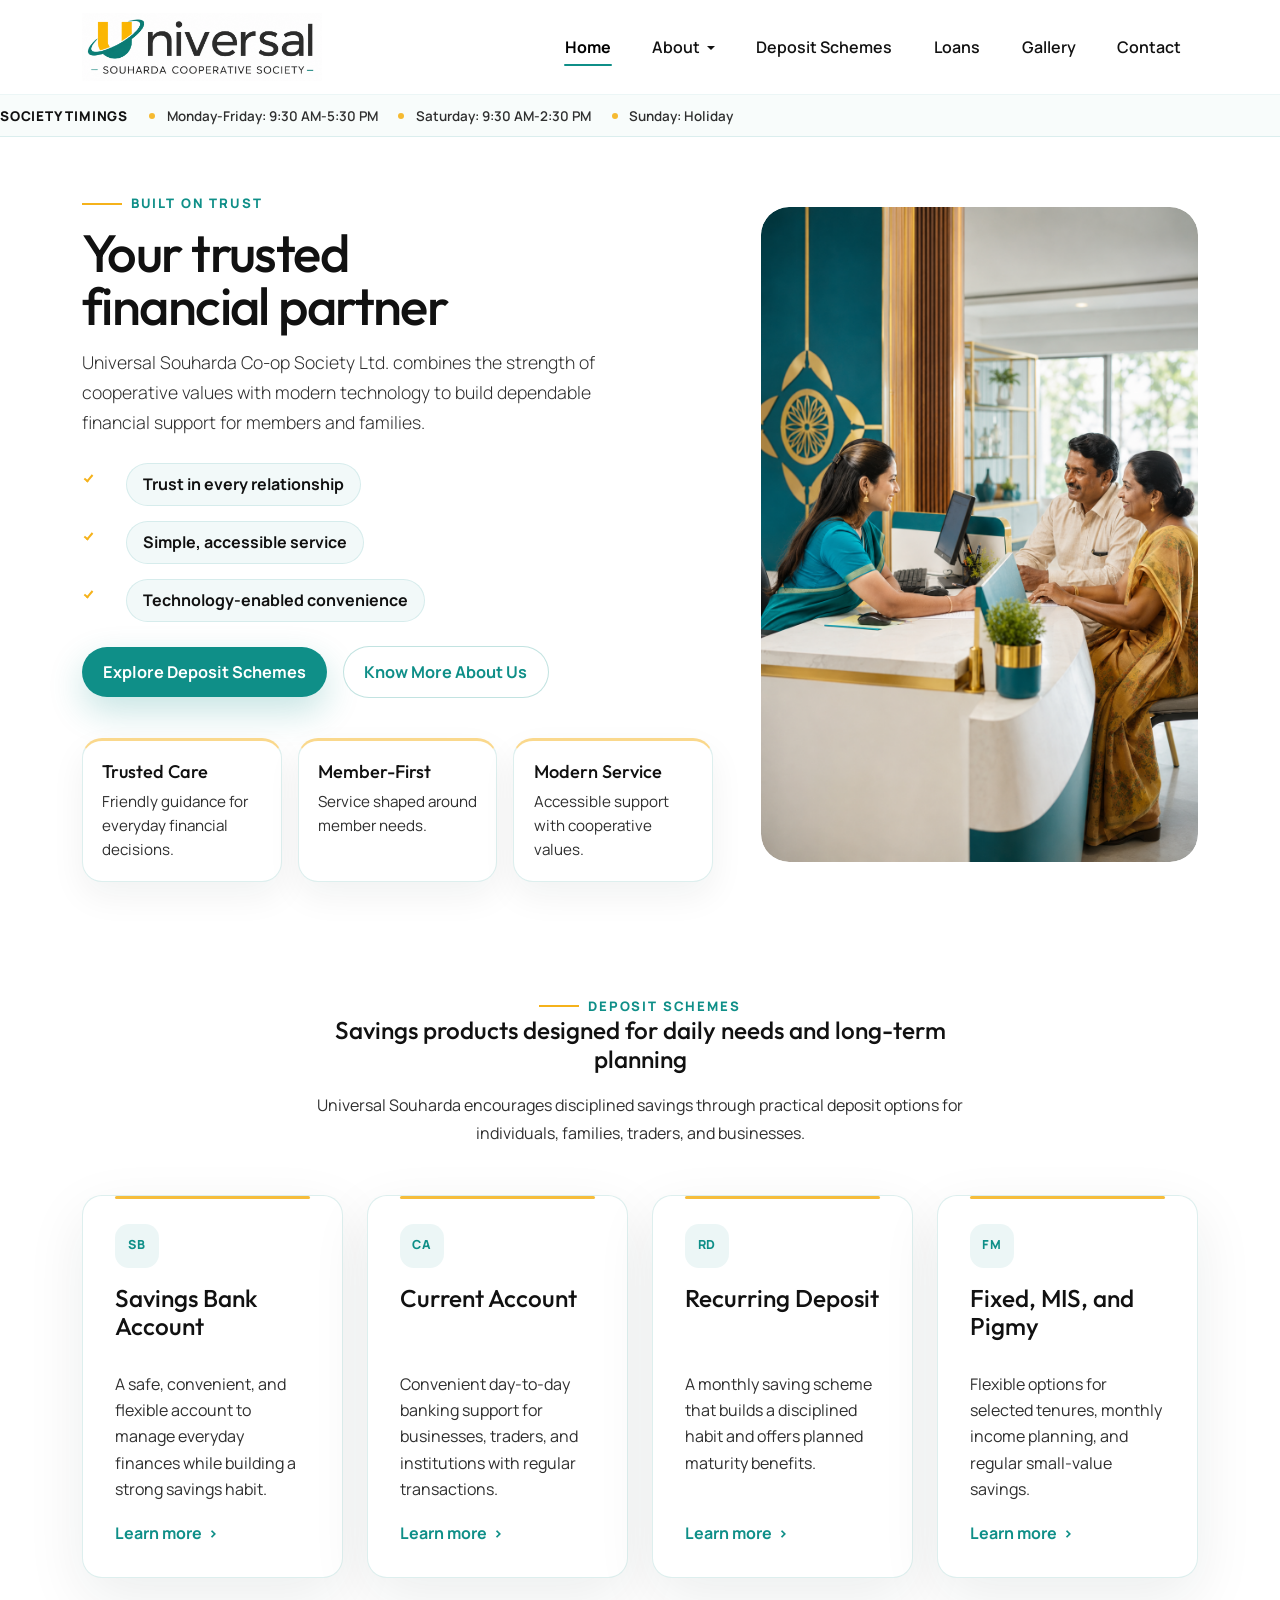
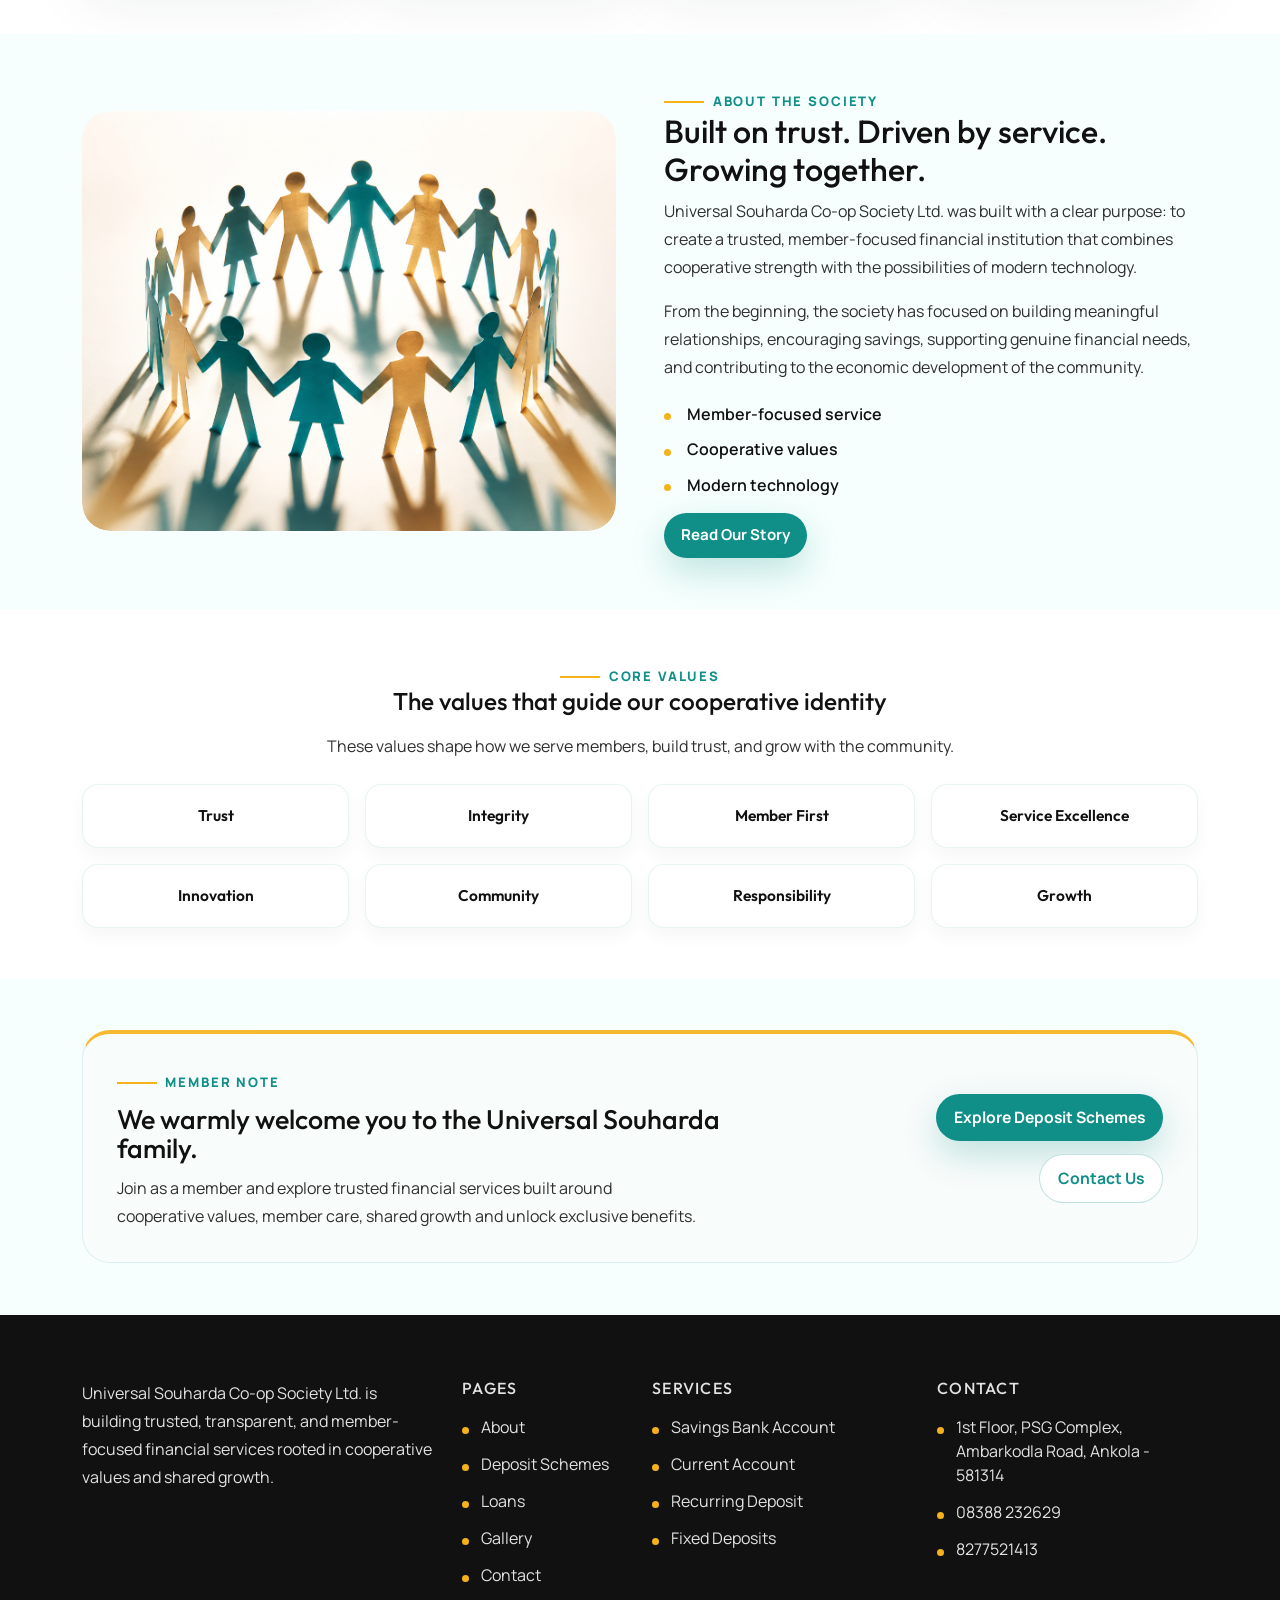
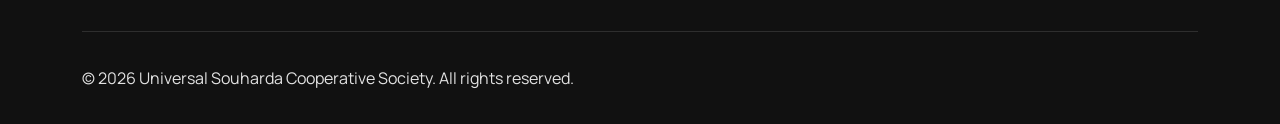
==== index.html @ 8d045203 "We warmly welcome card description updated" ====
<!DOCTYPE html>
<html lang="en">
<head>
  <meta charset="UTF-8">
  <meta name="viewport" content="width=device-width, initial-scale=1.0">
  <title>Universal Souharda Cooperative Society | Home</title>
  <meta name="description" content="Universal Souharda Cooperative Society offers trusted member-first financial support, savings, and deposit services.">
  <link rel="icon" href="assets/favicon/favicon.ico">
  <link rel="icon" type="image/png" sizes="32x32" href="assets/favicon/favicon-32x32.png">
  <link rel="icon" type="image/png" sizes="16x16" href="assets/favicon/favicon-16x16.png">
  <link rel="apple-touch-icon" sizes="180x180" href="assets/favicon/apple-touch-icon.png">
  <link rel="manifest" href="assets/favicon/site.webmanifest">
  <link rel="preconnect" href="https://fonts.googleapis.com">
  <link rel="preconnect" href="https://fonts.gstatic.com" crossorigin>
  <link href="https://fonts.googleapis.com/css2?family=Manrope:wght@400;500;600;700;800&family=Outfit:wght@500;600;700&display=swap" rel="stylesheet">
  <link href="https://cdn.jsdelivr.net/npm/bootstrap@5.3.3/dist/css/bootstrap.min.css" rel="stylesheet">
  <link rel="stylesheet" href="assets/css/style.css">
</head>
<body data-page="home">
  <nav class="navbar navbar-expand-lg site-navbar sticky-top">
    <div class="container">
      <a class="navbar-brand" href="index.html">
        <img class="brand-logo" src="assets/images/logo.png" alt="Universal Souharda Cooperative Society logo">
      </a>
      <button class="navbar-toggler border-0 shadow-none" type="button" data-bs-toggle="collapse" data-bs-target="#mainNav" aria-controls="mainNav" aria-expanded="false" aria-label="Toggle navigation">
        <span class="navbar-toggler-icon"></span>
      </button>
      <div class="collapse navbar-collapse" id="mainNav">
        <ul class="navbar-nav ms-auto align-items-lg-center gap-lg-2">
          <li class="nav-item"><a class="nav-link" href="index.html">Home</a></li>
          <li class="nav-item dropdown">
            <a class="nav-link dropdown-toggle nav-link--about" href="about.html?section=about" role="button" data-bs-toggle="dropdown" aria-expanded="false">About</a>
            <ul class="dropdown-menu gallery-dropdown-menu site-dropdown-menu">
              <li><a class="dropdown-item" data-about-nav href="about.html?section=about">About Us</a></li>
              <li><a class="dropdown-item" data-about-nav href="about.html?section=staff">Staff</a></li>
              <li><a class="dropdown-item" data-about-nav href="about.html?section=bod">BOD</a></li>
            </ul>
          </li>
          <li class="nav-item"><a class="nav-link" href="deposit-schemes.html">Deposit Schemes</a></li>
          <li class="nav-item"><a class="nav-link" href="loans.html">Loans</a></li>
          <li class="nav-item"><a class="nav-link" href="gallery.html">Gallery</a></li>
          <li class="nav-item"><a class="nav-link" href="contact.html">Contact</a></li>
        </ul>
      </div>
    </div>
  </nav>
  <div class="timing-ticker timing-ticker--home" aria-label="Society timings">
    <div class="timing-ticker__track timing-ticker__track--home">
      <span class="timing-ticker__label">Society Timings</span>
      <span>Monday-Friday: 9:30 AM-5:30 PM</span>
      <span>Saturday: 9:30 AM-2:30 PM</span>
      <span>Sunday: Holiday</span>
    </div>
  </div>

  <header class="hero-section">
    <div class="container">
      <div class="row align-items-center g-4 g-xl-5">
        <div class="col-lg-7 col-xl-7">
          <span class="eyebrow">Built on Trust</span>
          <h1>Your trusted financial partner</h1>
          <p class="lead">Universal Souharda Co-op Society Ltd. combines the strength of cooperative values with modern technology to build dependable financial support for members and families.</p>
          <div class="hero-trust-points" aria-label="Trust points">
            <div class="hero-trust-point">
              <span class="hero-trust-point__icon" aria-hidden="true"></span>
              <span>Trust in every relationship</span>
            </div>
            <div class="hero-trust-point">
              <span class="hero-trust-point__icon" aria-hidden="true"></span>
              <span>Simple, accessible service</span>
            </div>
            <div class="hero-trust-point">
              <span class="hero-trust-point__icon" aria-hidden="true"></span>
              <span>Technology-enabled convenience</span>
            </div>
          </div>
          <div class="hero-actions d-flex flex-wrap gap-3 mt-4">
            <a class="btn btn-brand btn-lg" href="deposit-schemes.html">Explore Deposit Schemes</a>
            <a class="btn btn-outline-brand btn-lg" href="about.html">Know More About Us</a>
          </div>
          <div class="hero-metrics row g-3 mt-4">
            <div class="col-sm-4">
              <div class="metric-card">
                <h3>Trusted Care</h3>
                <p>Friendly guidance for everyday financial decisions.</p>
              </div>
            </div>
            <div class="col-sm-4">
              <div class="metric-card">
                <h3>Member-First</h3>
                <p>Service shaped around member needs.</p>
              </div>
            </div>
            <div class="col-sm-4">
              <div class="metric-card">
                <h3>Modern Service</h3>
                <p>Accessible support with cooperative values.</p>
              </div>
            </div>
          </div>
        </div>
        <div class="col-lg-5 col-xl-5">
          <div class="hero-image-frame">
            <img class="hero-image" src="assets/images/home1.png" alt="Universal Souharda Cooperative Society staff or member service scene">
          </div>
        </div>
      </div>
    </div>
  </header>

  <main>
    <section class="section-pad home-schemes">
      <div class="container">
        <div class="section-heading text-center mx-auto">
          <span class="eyebrow">Deposit Schemes</span>
          <h2>Savings products designed for daily needs and long-term planning</h2>
          <p>Universal Souharda encourages disciplined savings through practical deposit options for individuals, families, traders, and businesses.</p>
        </div>
        <div class="row g-4 mt-1">
          <div class="col-md-6 col-xl-3">
            <article class="info-card info-card--scheme h-100">
              <span class="info-card__icon info-card__icon--scheme" aria-hidden="true">SB</span>
              <h3>Savings Bank Account</h3>
              <p>A safe, convenient, and flexible account to manage everyday finances while building a strong savings habit.</p>
              <a class="info-card__link" href="deposit-schemes.html">Learn more</a>
            </article>
          </div>
          <div class="col-md-6 col-xl-3">
            <article class="info-card info-card--scheme h-100">
              <span class="info-card__icon info-card__icon--scheme" aria-hidden="true">CA</span>
              <h3>Current Account</h3>
              <p>Convenient day-to-day banking support for businesses, traders, and institutions with regular transactions.</p>
              <a class="info-card__link" href="deposit-schemes.html">Learn more</a>
            </article>
          </div>
          <div class="col-md-6 col-xl-3">
            <article class="info-card info-card--scheme h-100">
              <span class="info-card__icon info-card__icon--scheme" aria-hidden="true">RD</span>
              <h3>Recurring Deposit</h3>
              <p>A monthly saving scheme that builds a disciplined habit and offers planned maturity benefits.</p>
              <a class="info-card__link" href="deposit-schemes.html">Learn more</a>
            </article>
          </div>
          <div class="col-md-6 col-xl-3">
            <article class="info-card info-card--scheme h-100">
              <span class="info-card__icon info-card__icon--scheme" aria-hidden="true">FM</span>
              <h3>Fixed, MIS, and Pigmy</h3>
              <p>Flexible options for selected tenures, monthly income planning, and regular small-value savings.</p>
              <a class="info-card__link" href="deposit-schemes.html">Learn more</a>
            </article>
          </div>
        </div>
      </div>
    </section>

    <section class="section-pad section-tint home-about-preview">
      <div class="container">
        <div class="row g-4 g-xl-5 align-items-center">
          <div class="col-lg-6">
            <div class="image-placeholder image-placeholder--large image-placeholder--photo home-about-preview__image">
              <img class="section-photo" src="assets/images/society images/u1.jfif" alt="Universal Souharda Cooperative Society office or member photo" loading="lazy">
            </div>
          </div>
          <div class="col-lg-6">
            <span class="eyebrow">About the Society</span>
            <h2>Built on trust. Driven by service. Growing together.</h2>
            <p>Universal Souharda Co-op Society Ltd. was built with a clear purpose: to create a trusted, member-focused financial institution that combines cooperative strength with the possibilities of modern technology.</p>
            <p>From the beginning, the society has focused on building meaningful relationships, encouraging savings, supporting genuine financial needs, and contributing to the economic development of the community.</p>
            <ul class="home-about-preview__points">
              <li>Member-focused service</li>
              <li>Cooperative values</li>
              <li>Modern technology</li>
            </ul>
            <a class="btn btn-brand mt-3" href="about.html">Read Our Story</a>
          </div>
        </div>
      </div>
    </section>

    <section class="section-pad core-values-section">
      <div class="container">
        <div class="section-heading text-center mx-auto">
          <span class="eyebrow">Core Values</span>
          <h2>The values that guide our cooperative identity</h2>
          <p>These values shape how we serve members, build trust, and grow with the community.</p>
        </div>
        <div class="core-values-grid" role="list" aria-label="Core values">
          <div class="core-value-tile" role="listitem"><span></span><strong>Trust</strong></div>
          <div class="core-value-tile" role="listitem"><span></span><strong>Integrity</strong></div>
          <div class="core-value-tile" role="listitem"><span></span><strong>Member First</strong></div>
          <div class="core-value-tile" role="listitem"><span></span><strong>Service Excellence</strong></div>
          <div class="core-value-tile" role="listitem"><span></span><strong>Innovation</strong></div>
          <div class="core-value-tile" role="listitem"><span></span><strong>Community</strong></div>
          <div class="core-value-tile" role="listitem"><span></span><strong>Responsibility</strong></div>
          <div class="core-value-tile" role="listitem"><span></span><strong>Growth</strong></div>
        </div>
      </div>
    </section>

    <section class="section-pad member-note-section">
      <div class="container">
        <div class="member-cta">
          <div class="member-cta__content">
            <span class="eyebrow">Member Note</span>
            <h2>We warmly welcome you to the Universal Souharda family.</h2>
            <p>Join as a member and explore trusted financial services built around cooperative values, member care, shared growth and unlock exclusive benefits.</p>
          </div>
          <div class="member-cta__actions">
            <a class="btn btn-brand" href="deposit-schemes.html">Explore Deposit Schemes</a>
            <a class="btn btn-outline-brand" href="contact.html">Contact Us</a>
          </div>
        </div>
      </div>
    </section>
  </main>

  <footer class="site-footer">
    <div class="container">
      <div class="row g-4 align-items-start">
        <div class="col-lg-4">
          <p class="mb-0">Universal Souharda Co-op Society Ltd. is building trusted, transparent, and member-focused financial services rooted in cooperative values and shared growth.</p>
        </div>
        <div class="col-sm-6 col-lg-2">
          <h3>Pages</h3>
          <ul class="footer-links">
            <li><a href="about.html">About</a></li>
            <li><a href="deposit-schemes.html">Deposit Schemes</a></li>
            <li><a href="loans.html">Loans</a></li>
            <li><a href="gallery.html">Gallery</a></li>
            <li><a href="contact.html">Contact</a></li>
          </ul>
        </div>
        <div class="col-sm-6 col-lg-3">
          <h3>Services</h3>
          <ul class="footer-links">
            <li><a href="deposit-schemes.html">Savings Bank Account</a></li>
            <li><a href="deposit-schemes.html">Current Account</a></li>
            <li><a href="deposit-schemes.html">Recurring Deposit</a></li>
            <li><a href="deposit-schemes.html">Fixed Deposits</a></li>
          </ul>
        </div>
        <div class="col-lg-3">
          <h3>Contact</h3>
          <ul class="footer-contact">
            <li>1st Floor, PSG Complex, Ambarkodla Road, Ankola - 581314</li>
            <li><a href="tel:08388232629">08388 232629</a></li>
            <li><a href="tel:8277521413">8277521413</a></li>
          </ul>
        </div>
      </div>
      <div class="footer-bottom">
        <p class="mb-0">© 2026 Universal Souharda Cooperative Society. All rights reserved.</p>
      </div>
    </div>
  </footer>

  <script src="https://cdn.jsdelivr.net/npm/bootstrap@5.3.3/dist/js/bootstrap.bundle.min.js"></script>
  <script src="assets/js/main.js"></script>
</body>
</html>
---- assets/css/style.css ----
:root {
  --brand-teal: #0f8f88;
  --brand-gold: #f5b21b;
  --brand-ink: #111111;
  --brand-muted: #2f2f2f;
  --brand-surface: #ffffff;
  --brand-tint: #f6fffd;
  --brand-gold-tint: #fffaf0;
  --brand-border: rgba(15, 143, 136, 0.14);
  --shadow-soft: 0 20px 60px rgba(18, 38, 36, 0.08);
  --radius-lg: 28px;
  --radius-md: 20px;
  --radius-sm: 14px;
}

* {
  box-sizing: border-box;
}

html {
  scroll-behavior: smooth;
}

body {
  margin: 0;
  font-family: "Manrope", sans-serif;
  color: var(--brand-ink);
  background: var(--brand-surface);
  overflow-x: hidden;
}

h1,
h2,
h3,
h4,
.navbar-brand strong {
  font-family: "Outfit", sans-serif;
}

a {
  color: inherit;
  text-decoration: none;
}

img {
  max-width: 100%;
}

p {
  color: var(--brand-muted);
  line-height: 1.75;
}

.site-navbar {
  background: rgba(255, 255, 255, 0.96);
  backdrop-filter: blur(16px);
  border-bottom: 1px solid rgba(15, 143, 136, 0.08);
}

.timing-ticker {
  background: rgba(15, 143, 136, 0.08);
  border-bottom: 1px solid rgba(15, 143, 136, 0.12);
  overflow: hidden;
  white-space: nowrap;
}

.timing-ticker__track {
  display: inline-flex;
  align-items: center;
  gap: 2.5rem;
  min-width: 100%;
  padding: 0.45rem 0;
  color: var(--brand-ink);
  font-size: 0.82rem;
  font-weight: 700;
  animation: ticker-scroll 40s linear infinite;
}

.timing-ticker__track span::after {
  content: "|";
  margin-left: 2.5rem;
  color: var(--brand-gold);
}

.timing-ticker__track span:last-child::after {
  content: "";
  margin-left: 0;
}

.timing-ticker--continuous {
  background: #f8fcfb;
}

.timing-ticker__track--continuous {
  display: inline-flex;
  align-items: center;
  gap: 0.85rem 1.3rem;
  min-width: auto;
  padding: 0.65rem 0;
  animation: ticker-scroll 36s linear infinite;
  font-size: 0.84rem;
  font-weight: 600;
  color: var(--brand-muted);
}

.timing-ticker__track--continuous span {
  position: relative;
}

.timing-ticker__track--continuous span::after {
  content: "";
  margin-left: 0;
}

.timing-ticker__track--continuous span + span {
  padding-left: 1.1rem;
}

.timing-ticker__track--continuous span + span::before {
  content: "";
  position: absolute;
  left: 0;
  top: 50%;
  width: 6px;
  height: 6px;
  border-radius: 50%;
  background: rgba(245, 178, 27, 0.9);
  transform: translateY(-50%);
}

.timing-ticker__label {
  color: var(--brand-ink);
  font-weight: 800;
  letter-spacing: 0.06em;
  text-transform: uppercase;
}

.navbar-brand,
.footer-brand {
  display: inline-flex;
  align-items: center;
  gap: 0.85rem;
}

.brand-mark {
  display: inline-grid;
  place-items: center;
  width: 54px;
  height: 54px;
  border-radius: 18px 18px 18px 10px;
  background: var(--brand-teal);
  color: white;
  font-family: "Outfit", sans-serif;
  font-size: 1.8rem;
  font-weight: 700;
  box-shadow: var(--shadow-soft);
}

.brand-logo {
  width: 240px;
  height: auto;
  display: block;
  object-fit: contain;
}

.brand-logo--footer {
  width: 210px;
}

.brand-text {
  display: flex;
  flex-direction: column;
  line-height: 1.05;
}

.brand-text strong {
  font-size: 1.4rem;
  color: var(--brand-ink);
}

.brand-text small {
  font-size: 0.74rem;
  letter-spacing: 0.15em;
  text-transform: uppercase;
  color: var(--brand-teal);
}

.nav-link {
  position: relative;
  color: var(--brand-ink);
  font-weight: 600;
  padding: 0.75rem 1rem !important;
}

.nav-link.active,
.nav-link:hover {
  color: var(--brand-teal);
}

.dropdown-toggle::after {
  margin-left: 0.4rem;
  vertical-align: 0.18em;
  transition: transform 0.2s ease;
}

.gallery-dropdown-menu {
  min-width: 168px;
  margin-top: 0.72rem;
  padding: 0.38rem;
  border: 1px solid rgba(15, 143, 136, 0.1);
  border-radius: 18px;
  background: rgba(255, 255, 255, 0.98);
  box-shadow: 0 10px 22px rgba(18, 38, 36, 0.05);
  backdrop-filter: blur(8px);
}

.gallery-dropdown-menu li + li {
  margin-top: 0.32rem;
}

.gallery-dropdown-menu .dropdown-item {
  position: relative;
  border-radius: 10px;
  padding: 0.42rem 0.78rem;
  font-weight: 600;
  color: var(--brand-ink);
  background: transparent;
  transition: background-color 0.2s ease, color 0.2s ease;
}

.gallery-dropdown-menu .dropdown-item:hover,
.gallery-dropdown-menu .dropdown-item:focus {
  background: rgba(245, 178, 27, 0.09);
  color: var(--brand-ink);
}

.gallery-dropdown-menu .dropdown-item.active,
.gallery-dropdown-menu .dropdown-item:active {
  background: rgba(15, 143, 136, 0.1);
  color: var(--brand-teal);
}

.gallery-dropdown-menu .dropdown-item.active {
  padding-left: 0.95rem;
}

.nav-link.dropdown-toggle.show {
  color: var(--brand-teal);
}

.nav-link.dropdown-toggle.show::after {
  transform: rotate(180deg);
}

.nav-link--about:focus,
.gallery-dropdown-menu .dropdown-item:focus {
  box-shadow: none;
  outline: none;
}

.nav-link.active {
  font-weight: 700;
}

.nav-link.active::after {
  content: "";
  position: absolute;
  left: 1rem;
  right: 1rem;
  bottom: 0.35rem;
  height: 2px;
  background: var(--brand-teal);
  border-radius: 999px;
}

.btn-brand {
  border: none;
  background: var(--brand-teal);
  color: white;
  border-radius: 999px;
  padding: 0.92rem 1.5rem;
  font-weight: 700;
  box-shadow: 0 14px 35px rgba(15, 143, 136, 0.24);
}

.btn-brand:hover {
  color: white;
  background: #0c7a74;
}

.btn-outline-brand {
  border: 1px solid rgba(15, 143, 136, 0.25);
  border-radius: 999px;
  padding: 0.92rem 1.5rem;
  font-weight: 700;
  color: var(--brand-teal);
  background: #ffffff;
}

.btn-outline-brand:hover {
  background: var(--brand-tint);
  color: var(--brand-teal);
}

.hero-section,
.page-hero,
.section-pad {
  position: relative;
}

.hero-section {
  padding: 5.5rem 0 4.5rem;
  overflow: hidden;
  background: #ffffff;
}

.hero-section h1 {
  font-size: clamp(2.2rem, 4vw, 4.8rem);
  line-height: 1.04;
  margin: 0.85rem 0 1.2rem;
  max-width: 12ch;
}

.page-hero h1 {
  font-size: clamp(1.85rem, 2.7vw, 2.75rem);
  line-height: 1.08;
  margin: 0.7rem 0 0.85rem;
  max-width: 16ch;
}

.lead {
  font-size: 1.1rem;
  max-width: 60ch;
}

.hero-trust-points {
  display: flex;
  flex-wrap: wrap;
  gap: 0.85rem;
  margin-top: 1.4rem;
}

.hero-trust-points span {
  display: inline-flex;
  align-items: center;
  padding: 0.7rem 1rem;
  border-radius: 999px;
  background: rgba(15, 143, 136, 0.05);
  border: 1px solid rgba(15, 143, 136, 0.12);
  color: var(--brand-ink);
  font-weight: 700;
  line-height: 1.2;
}

.eyebrow {
  display: inline-flex;
  align-items: center;
  gap: 0.55rem;
  font-size: 0.82rem;
  letter-spacing: 0.14em;
  text-transform: uppercase;
  color: var(--brand-teal);
  font-weight: 800;
}

.eyebrow::before {
  content: "";
  width: 40px;
  height: 2px;
  background: var(--brand-gold);
}

.hero-panel {
  position: relative;
  padding: 1.6rem;
  border-radius: var(--radius-lg);
  background: #ffffff;
  box-shadow: var(--shadow-soft);
  border: 1px solid rgba(15, 143, 136, 0.1);
}

.hero-panel--sync {
  border-top: 4px solid var(--brand-gold);
}

.hero-panel__label,
.loan-badge {
  display: inline-block;
  padding: 0.45rem 0.8rem;
  border-radius: 999px;
  background: rgba(245, 178, 27, 0.16);
  color: #9a6700;
  font-size: 0.78rem;
  font-weight: 800;
  letter-spacing: 0.08em;
  text-transform: uppercase;
}

.hero-panel h2 {
  margin: 1rem 0 0.9rem;
  font-size: clamp(2rem, 2.8vw, 3rem);
  line-height: 1.1;
}

.hero-panel__intro {
  margin-bottom: 1.4rem;
}

.hero-panel__card--light h2 {
  margin-bottom: 1rem;
  font-size: clamp(1.8rem, 2.6vw, 2.5rem);
}

.hero-panel__card--light p {
  color: var(--brand-muted);
}

.hero-panel__card p,
.hero-panel__card li {
  color: rgba(255, 255, 255, 0.82);
}

.hero-panel__card--light p,
.hero-panel__card--light li {
  color: var(--brand-muted);
}

.hero-feature-list {
  display: grid;
  gap: 0.9rem;
  margin-top: 1.1rem;
}

.hero-feature-item {
  display: flex;
  align-items: flex-start;
  gap: 1rem;
  padding: 1rem 1.05rem;
  border: 1px solid rgba(15, 143, 136, 0.1);
  border-radius: 16px;
  background: rgba(15, 143, 136, 0.02);
}

.hero-feature-item strong {
  display: block;
  margin-bottom: 0.35rem;
  color: var(--brand-ink);
  font-size: 1rem;
}

.hero-feature-item p {
  margin: 0;
  font-size: 0.95rem;
  line-height: 1.6;
}

.hero-feature-item__icon {
  display: inline-grid;
  place-items: center;
  width: 40px;
  min-width: 40px;
  height: 40px;
  border-radius: 12px;
  background: rgba(15, 143, 136, 0.08);
  color: var(--brand-teal);
  font-weight: 800;
  font-size: 0.85rem;
}

.hero-panel__foot {
  display: flex;
  justify-content: space-between;
  align-items: center;
  gap: 1rem;
  margin-top: 1.2rem;
  padding-top: 1rem;
  border-top: 1px solid rgba(15, 143, 136, 0.1);
  font-size: 0.92rem;
}

.hero-panel__foot span {
  color: var(--brand-muted);
  font-weight: 700;
}

.hero-panel__foot a {
  color: var(--brand-teal);
  font-weight: 700;
}

.hero-image-frame {
  overflow: hidden;
  border-radius: var(--radius-lg);
  border: none;
  box-shadow: none;
  background: transparent;
}

.hero-image {
  width: 100%;
  height: 100%;
  min-height: 620px;
  object-fit: cover;
  display: block;
}

.feature-list,
.detail-list,
.footer-links,
.footer-contact {
  list-style: none;
  padding: 0;
  margin: 0;
}

.feature-list li,
.detail-list li,
.footer-links li,
.footer-contact li {
  position: relative;
  padding-left: 1.2rem;
  margin-bottom: 0.8rem;
}

.feature-list li::before,
.detail-list li::before,
.footer-links li::before,
.footer-contact li::before {
  content: "";
  position: absolute;
  left: 0;
  top: 0.75rem;
  width: 7px;
  height: 7px;
  border-radius: 50%;
  background: var(--brand-gold);
}

.hero-metrics {
  max-width: 840px;
}

.hero-metrics > [class*="col-"] {
  display: flex;
}

.metric-card,
.info-card,
.loan-card,
.stat-panel,
.contact-panel,
.form-panel,
.gallery-card {
  border-radius: var(--radius-md);
  background: #ffffff;
  border: 1px solid var(--brand-border);
  box-shadow: var(--shadow-soft);
}

.metric-card {
  padding: 1.4rem;
  width: 100%;
  min-height: 176px;
  display: flex;
  flex-direction: column;
  justify-content: flex-start;
}

.metric-card h3 {
  margin: 0;
  font-size: 2rem;
  color: var(--brand-teal);
}

.metric-card p {
  margin: 0.6rem 0 0;
  line-height: 1.55;
  max-width: 15ch;
}

.section-pad {
  padding: 5rem 0;
}

.section-tint {
  background: var(--brand-tint);
}

.section-heading {
  max-width: 700px;
  margin-bottom: 2rem;
}

.section-heading h2,
.contact-panel h2,
.form-panel h2,
.page-hero h1 {
  margin-bottom: 1rem;
}

.section-heading h2,
.info-card h3,
.loan-card h3,
.stat-panel h3,
.gallery-card__body h3,
.contact-panel h2,
.form-panel h2 {
  font-size: clamp(1.3rem, 1.9vw, 1.9rem);
}

.info-card,
.loan-card,
.stat-panel,
.contact-panel,
.form-panel {
  padding: 2rem;
}

.info-card__icon {
  display: inline-grid;
  place-items: center;
  width: 52px;
  height: 52px;
  margin-bottom: 1.25rem;
  border-radius: 16px;
  background: rgba(15, 143, 136, 0.08);
  color: var(--brand-teal);
  font-weight: 800;
}

.image-placeholder,
.gallery-tile,
.gallery-card__image {
  position: relative;
  overflow: hidden;
  border-radius: var(--radius-md);
  background: transparent;
  border: none;
}

.image-placeholder::before,
.gallery-tile::before,
.gallery-card__image::before {
  content: "";
  position: absolute;
  inset: 0;
  background: none;
}

.image-placeholder span,
.gallery-tile span {
  position: absolute;
  left: 1.2rem;
  bottom: 1rem;
  font-weight: 700;
  color: var(--brand-ink);
}

.section-photo {
  width: 100%;
  height: auto;
  object-fit: cover;
  display: block;
}

.image-placeholder--large {
  min-height: 420px;
}

.image-placeholder--photo {
  min-height: 0;
}

.image-placeholder--medium {
  min-height: 360px;
}

.image-placeholder--map {
  min-height: 240px;
  margin-top: 1rem;
}

.contact-map-section {
  padding: 0.4rem 0 0;
}

.contact-map-embed {
  position: relative;
  overflow: hidden;
  border-radius: 18px;
  border: 1px solid rgba(15, 143, 136, 0.12);
  box-shadow: 0 14px 34px rgba(18, 38, 36, 0.06);
  background: #ffffff;
}

.contact-map-pin {
  position: absolute;
  top: 46%;
  left: 56.5%;
  transform: translate(-50%, -100%);
  z-index: 2;
  width: 22px;
  height: 22px;
  padding: 0;
  border: 0;
  background: transparent;
  cursor: default;
}

.contact-map-pin__dot {
  position: relative;
  display: block;
  width: 22px;
  height: 22px;
  border-radius: 50% 50% 50% 0;
  transform: rotate(-45deg);
  background: var(--brand-teal);
  border: 2px solid #ffffff;
  box-shadow: 0 6px 14px rgba(15, 143, 136, 0.28);
}

.contact-map-pin__dot::after {
  content: "";
  position: absolute;
  top: 50%;
  left: 50%;
  width: 7px;
  height: 7px;
  border-radius: 50%;
  background: var(--brand-gold);
  transform: translate(-50%, -50%);
}

.contact-map-pin__tooltip {
  position: absolute;
  left: 50%;
  bottom: calc(100% + 12px);
  transform: translateX(-50%);
  min-width: max-content;
  max-width: 260px;
  padding: 0.55rem 0.8rem;
  border-radius: 10px;
  background: rgba(23, 31, 37, 0.92);
  color: #ffffff;
  font-size: 0.82rem;
  font-weight: 600;
  line-height: 1.35;
  opacity: 0;
  visibility: hidden;
  transition: opacity 0.18s ease, transform 0.18s ease, visibility 0.18s ease;
  pointer-events: none;
}

.contact-map-pin__tooltip::after {
  content: "";
  position: absolute;
  top: 100%;
  left: 50%;
  width: 10px;
  height: 10px;
  background: rgba(23, 31, 37, 0.92);
  transform: translateX(-50%) rotate(45deg);
}

.contact-map-pin:hover .contact-map-pin__tooltip,
.contact-map-pin:focus-visible .contact-map-pin__tooltip {
  opacity: 1;
  visibility: visible;
  transform: translateX(-50%) translateY(-2px);
}

.contact-map-embed iframe {
  display: block;
  width: 100%;
  height: 360px;
  border: 0;
}

.contact-map-actions {
  display: flex;
  justify-content: flex-end;
  margin-top: 0.85rem;
}

.loan-card {
  height: 100%;
}

.loan-card--featured {
  background: var(--brand-teal);
}

.loan-card--featured,
.loan-card--featured p,
.loan-card--featured li,
.loan-card--featured h3 {
  color: white;
}

.loan-card--featured .info-card__icon {
  background: rgba(255, 255, 255, 0.16);
  color: #ffffff;
}

.loan-card--featured .detail-list li::before {
  background: rgba(255, 255, 255, 0.8);
}

.gallery-strip {
  background: var(--brand-gold-tint);
}

.core-values-section {
  position: relative;
  overflow: hidden;
  background: var(--brand-tint);
}

.core-values-shell {
  position: relative;
  z-index: 1;
  max-width: 1040px;
  margin: 0 auto;
  padding: 3rem 2.4rem;
  border-radius: var(--radius-lg);
  background: #ffffff;
  border: 1px solid var(--brand-border);
  border-top: 4px solid var(--brand-gold);
  box-shadow: var(--shadow-soft);
}

.core-values-shell .section-heading {
  max-width: 760px;
  margin-bottom: 2rem;
}

.core-values-cloud {
  display: flex;
  flex-wrap: wrap;
  justify-content: center;
  gap: 0.9rem;
  max-width: 860px;
  margin: 0 auto;
}

.core-value-pill {
  display: inline-flex;
  align-items: center;
  justify-content: center;
  min-height: 58px;
  padding: 0.9rem 1.35rem;
  border-radius: 999px;
  background: #ffffff;
  border: 1px solid rgba(15, 143, 136, 0.14);
  box-shadow: 0 10px 24px rgba(18, 38, 36, 0.05);
  font-family: "Outfit", sans-serif;
  font-size: 1.04rem;
  font-weight: 600;
  line-height: 1.2;
  color: var(--brand-ink);
  text-align: center;
  transition: transform 0.25s ease, box-shadow 0.25s ease, border-color 0.25s ease, color 0.25s ease;
}

.core-value-pill:hover {
  transform: translateY(-2px);
  box-shadow: 0 14px 30px rgba(18, 38, 36, 0.08);
  border-color: rgba(15, 143, 136, 0.24);
  color: var(--brand-teal);
}

.core-value-pill--large {
  padding-left: 1.65rem;
  padding-right: 1.65rem;
}

.core-value-pill--wide {
  padding-left: 1.9rem;
  padding-right: 1.9rem;
}

.member-note-section {
  background: var(--brand-tint);
}

.member-cta {
  display: flex;
  align-items: center;
  justify-content: space-between;
  gap: 2rem;
  padding: 2rem 2.1rem;
  border-radius: var(--radius-lg);
  background: #f8fcfb;
  border: 1px solid rgba(15, 143, 136, 0.1);
  border-top: 4px solid rgba(245, 178, 27, 0.9);
}

.member-cta__content {
  max-width: 700px;
}

.member-cta h2 {
  margin: 0.75rem 0 0.7rem;
  font-size: clamp(1.55rem, 2.1vw, 2.05rem);
  line-height: 1.08;
}

.member-cta p {
  margin: 0;
  max-width: 58ch;
}

.member-cta__actions {
  display: flex;
  flex-wrap: wrap;
  gap: 0.85rem;
  justify-content: flex-end;
}

.member-cta__actions .btn {
  padding: 0.72rem 1.15rem;
  font-size: 0.98rem;
}

.member-note-banner {
  max-width: 860px;
  margin: 0 auto;
  padding: 0;
}

.member-note-banner__content {
  padding-left: 1.4rem;
  border-left: 4px solid var(--brand-gold);
}

.member-note-banner h2 {
  margin: 0.75rem 0 0.65rem;
  font-size: clamp(1.75rem, 2.6vw, 2.45rem);
  line-height: 1.1;
}

.member-note-banner p {
  margin: 0;
  max-width: 62ch;
}

.gallery-tile {
  min-height: 250px;
  box-shadow: var(--shadow-soft);
  overflow: hidden;
}

.gallery-tile .gallery-photo {
  position: absolute;
  inset: 0;
  z-index: 0;
}

.gallery-tile span {
  z-index: 1;
  background: rgba(17, 17, 17, 0.68);
  color: #ffffff;
  padding: 0.42rem 0.8rem;
  border-radius: 999px;
}

.gallery-tile--warm,
.gallery-card--warm .gallery-card__image {
  background: rgba(245, 178, 27, 0.08);
}

.gallery-tile--dark,
.gallery-card--dark .gallery-card__image {
  background: rgba(15, 143, 136, 0.08);
}

.gallery-tile--soft,
.gallery-card--soft .gallery-card__image {
  background: rgba(15, 143, 136, 0.04);
}

.page-hero {
  padding: 2.8rem 0 1.2rem;
  border-bottom: 1px solid rgba(15, 143, 136, 0.08);
}

.page-hero p {
  max-width: 58ch;
  margin-bottom: 0;
  font-size: 1rem;
  line-height: 1.7;
}

[data-page="gallery"] .page-hero {
  padding: 2.6rem 0 0.8rem;
  border-bottom: none;
}

[data-page="gallery"] .page-hero h1 {
  max-width: none;
  font-size: clamp(1.9rem, 2.8vw, 2.7rem);
  margin-bottom: 0.7rem;
}

[data-page="gallery"] main .section-pad:first-child {
  padding-top: 0.1rem;
}

[data-page="gallery"] .gallery-category__intro,
[data-page="about"] .gallery-category__intro {
  margin-bottom: 1.35rem;
}

[data-page="gallery"] .gallery-category + .gallery-category {
  margin-top: 0;
}

[data-page="gallery"] .page-hero p {
  max-width: 60ch;
}

[data-page="gallery"] .gallery-page-tabs {
  display: flex;
  flex-wrap: wrap;
  gap: 1rem 1.5rem;
  margin-top: 1rem;
  padding-bottom: 0;
  border-bottom: none;
}

[data-page="gallery"] .gallery-page-tab {
  position: relative;
  padding: 0 0 0.55rem;
  color: var(--brand-muted);
  font-family: "Outfit", sans-serif;
  font-size: 0.98rem;
  font-weight: 600;
  text-decoration: none;
  transition: color 0.2s ease;
}

[data-page="gallery"] .gallery-page-tab:hover,
[data-page="gallery"] .gallery-page-tab.is-active {
  color: var(--brand-ink);
}

[data-page="gallery"] .gallery-page-tab::after {
  content: "";
  position: absolute;
  left: 0;
  right: 0;
  bottom: 0;
  height: 2px;
  border-radius: 999px;
  background: transparent;
  transition: background-color 0.2s ease;
}

[data-page="gallery"] .gallery-page-tab.is-active::after,
[data-page="gallery"] .gallery-page-tab:hover::after {
  background: linear-gradient(90deg, var(--brand-teal) 0 72%, var(--brand-gold) 72% 100%);
}

[data-page="gallery"] .gallery-category__intro .eyebrow,
[data-page="about"] .gallery-category__intro .eyebrow {
  margin-bottom: 0.55rem;
}

[data-page="about"] .page-hero h1 {
  max-width: none;
  white-space: nowrap;
}

[data-page="about"] .page-hero p {
  max-width: none;
  width: 100%;
}

[data-page="about"] .page-hero .text-nowrap {
  white-space: normal;
}

[data-page="loans"] .page-hero h1 {
  max-width: none;
  white-space: nowrap;
}

[data-page="loans"] .page-hero p {
  max-width: none;
  width: 100%;
}

[data-page="contact"] .page-hero h1 {
  max-width: none;
  white-space: nowrap;
}

[data-page="contact"] .page-hero p {
  max-width: none;
  width: 100%;
}

body:not([data-page="home"]) .page-hero {
  padding: 2.35rem 0 1rem;
}

body:not([data-page="home"]) .section-pad {
  padding: 3.5rem 0;
}

body:not([data-page="home"]) main .section-pad:first-child {
  padding-top: 3rem;
}

body:not([data-page="home"]) .member-note-section {
  padding-top: 3.2rem;
  padding-bottom: 3.2rem;
}

body:not([data-page="home"]) .btn-brand,
body:not([data-page="home"]) .btn-outline-brand {
  padding: 0.8rem 1.3rem;
  font-size: 1.02rem;
}

.about-foundations .section-heading {
  max-width: 860px;
  margin-bottom: 2.75rem;
}

.about-foundations .section-heading h2 {
  max-width: 30ch;
  margin-left: auto;
  margin-right: auto;
  line-height: 1.08;
}

.about-foundations .row.g-4 {
  --bs-gutter-y: 1.5rem;
}

.about-foundations .info-card {
  padding: 2.15rem 2rem 2rem;
  min-height: 210px;
}

.about-foundations .info-card h3 {
  margin-bottom: 0.85rem;
  font-size: clamp(1.28rem, 1.7vw, 1.7rem);
}

.about-foundations .info-card p {
  margin-bottom: 0;
  max-width: 24ch;
  line-height: 1.6;
}

.about-foundations .stat-panel {
  padding: 1.8rem 2rem;
}

.about-foundations .stat-panel p {
  font-size: 1.12rem;
  line-height: 1.7;
}

.about-purpose .row.g-4 {
  --bs-gutter-y: 1.5rem;
}

.about-purpose .stat-panel {
  padding: 2rem 2rem 1.85rem;
  min-height: 100%;
}

.about-purpose .stat-panel h3 {
  margin-bottom: 1.1rem;
  font-size: clamp(1.42rem, 1.95vw, 1.85rem);
  line-height: 1.08;
}

.about-purpose .stat-panel p {
  margin-bottom: 1.15rem;
  max-width: 31ch;
  line-height: 1.72;
}

.about-purpose .stat-panel p strong {
  display: inline-block;
  margin-top: 0.25rem;
  line-height: 1.5;
}

.about-purpose__quote {
  display: flex;
  align-items: center;
  justify-content: center;
  height: 100%;
  padding: 0;
}

.about-purpose__quote-mark {
  color: var(--brand-gold);
}

.about-purpose__quote p {
  margin: 0;
  color: var(--brand-teal);
  font-family: "Outfit", sans-serif;
  font-size: clamp(1.08rem, 1.75vw, 1.4rem);
  font-weight: 500;
  line-height: 1.55;
}

[data-page="deposit-schemes"] .deposit-hero {
  padding: 2.2rem 0 0.9rem;
}

[data-page="deposit-schemes"] .deposit-hero__content {
  position: relative;
  max-width: none;
  width: 100%;
}

[data-page="deposit-schemes"] .deposit-hero h1 {
  max-width: none;
  font-size: clamp(1.8rem, 2.35vw, 2.7rem);
  white-space: nowrap;
  margin-bottom: 0.8rem;
}

[data-page="deposit-schemes"] .deposit-hero p {
  max-width: 78ch;
  margin-bottom: 0;
}

[data-page="deposit-schemes"] .deposit-hero__accent {
  display: inline-flex;
  width: 118px;
  height: 10px;
  margin-top: 1rem;
  border-radius: 999px;
  background:
    linear-gradient(90deg, rgba(15, 143, 136, 0.92) 0 68%, rgba(245, 178, 27, 0.95) 68% 100%);
  opacity: 0.9;
}

[data-page="deposit-schemes"] .deposit-quick-nav {
  display: flex;
  gap: 0.7rem;
  width: fit-content;
  max-width: 100%;
  margin-top: 1rem;
  padding: 0;
  overflow-x: auto;
  background: transparent;
  border: none;
  border-radius: 0;
  box-shadow: none;
  scrollbar-width: thin;
}

[data-page="deposit-schemes"] .deposit-quick-nav a {
  flex: 0 0 auto;
  display: inline-flex;
  align-items: center;
  gap: 0.55rem;
  padding: 0.78rem 1.18rem;
  border-radius: 999px;
  border: 1px solid rgba(15, 143, 136, 0.12);
  background: #ffffff;
  color: var(--brand-ink);
  font-weight: 700;
  font-size: 0.95rem;
  text-decoration: none;
  line-height: 1;
  transition: border-color 0.2s ease, color 0.2s ease, background-color 0.2s ease, box-shadow 0.2s ease, transform 0.2s ease;
}

[data-page="deposit-schemes"] .deposit-quick-nav a::before {
  content: "";
  width: 8px;
  height: 8px;
  border-radius: 50%;
  background: rgba(245, 178, 27, 0.95);
  box-shadow: 0 0 0 4px rgba(245, 178, 27, 0.12);
  flex: 0 0 auto;
}

[data-page="deposit-schemes"] .deposit-quick-nav a:hover,
[data-page="deposit-schemes"] .deposit-quick-nav a:focus-visible {
  color: var(--brand-teal);
  border-color: rgba(15, 143, 136, 0.18);
  background: #ffffff;
  box-shadow: 0 8px 16px rgba(18, 38, 36, 0.06);
  transform: translateY(-1px);
}

[data-page="deposit-schemes"] .deposit-quick-nav a:focus-visible {
  outline: 2px solid rgba(15, 143, 136, 0.22);
  outline-offset: 2px;
}

[data-page="deposit-schemes"] .deposit-section {
  scroll-margin-top: 8rem;
}

[data-page="deposit-schemes"] .deposit-section .section-heading {
  margin-bottom: 1.8rem;
}

[data-page="deposit-schemes"] .deposit-section .section-heading h2 {
  font-size: clamp(1.3rem, 1.8vw, 1.85rem);
  line-height: 1.16;
  margin-bottom: 0.65rem;
}

[data-page="deposit-schemes"] .deposit-section .section-heading p {
  max-width: 52ch;
  margin-bottom: 0;
  color: var(--brand-muted);
  font-size: 0.95rem;
}

[data-page="deposit-schemes"] [id^="scheme-"] {
  scroll-margin-top: 8rem;
}

[data-page="deposit-schemes"] .deposit-card {
  display: flex;
  flex-direction: column;
  gap: 0.58rem;
  width: 100%;
  max-width: 76%;
  margin-inline: auto;
  padding: 0.68rem 0.68rem 0.76rem;
  border-radius: 14px;
  background: #ffffff;
  border: 1px solid rgba(15, 143, 136, 0.1);
  box-shadow: 0 7px 16px rgba(18, 38, 36, 0.05);
  transition: border-color 0.2s ease, box-shadow 0.2s ease, transform 0.2s ease;
}

[data-page="deposit-schemes"] .deposit-card:hover {
  transform: translateY(-3px);
  border-color: rgba(15, 143, 136, 0.2);
  box-shadow: 0 10px 20px rgba(18, 38, 36, 0.08);
}

[data-page="deposit-schemes"] .deposit-card__media {
  min-height: 132px;
  margin: -0.68rem -0.68rem 0;
  border-radius: 14px 14px 10px 10px;
  background: linear-gradient(180deg, rgba(15, 143, 136, 0.08) 0%, rgba(245, 178, 27, 0.08) 100%);
  border-bottom: 1px solid rgba(15, 143, 136, 0.08);
}

[data-page="deposit-schemes"] .deposit-card__media .section-photo {
  height: 100%;
  min-height: 132px;
  object-position: center center;
}

[data-page="deposit-schemes"] #scheme-pigmy .deposit-card__media .section-photo {
  object-fit: cover;
  object-position: center 32%;
}

[data-page="deposit-schemes"] .deposit-card__media span {
  left: 0.62rem;
  bottom: 0.58rem;
  padding: 0.24rem 0.46rem;
  border-radius: 999px;
  background: rgba(255, 255, 255, 0.9);
  color: var(--brand-muted);
  font-size: 0.66rem;
}

[data-page="deposit-schemes"] .deposit-card__top {
  display: flex;
  align-items: center;
  gap: 0.42rem;
}

[data-page="deposit-schemes"] .deposit-card__type {
  display: inline-flex;
  align-items: center;
  min-height: 22px;
  padding: 0.2rem 0.48rem;
  border-radius: 999px;
  background: rgba(245, 178, 27, 0.12);
  color: #9a6700;
  font-size: 0.58rem;
  font-weight: 800;
  letter-spacing: 0.05em;
  text-transform: uppercase;
}

[data-page="deposit-schemes"] .deposit-card h3 {
  margin: 0;
  font-size: clamp(0.92rem, 1.05vw, 1.08rem);
  line-height: 1.22;
  color: var(--brand-teal);
}

[data-page="deposit-schemes"] .deposit-card p {
  margin: 0;
  color: var(--brand-muted);
  font-size: 0.8rem;
  line-height: 1.46;
  max-width: none;
  width: 100%;
}

[data-page="deposit-schemes"] .deposit-card__lead strong {
  color: var(--brand-ink);
}

[data-page="deposit-schemes"] .deposit-facts {
  display: grid;
  gap: 0.36rem;
}

[data-page="deposit-schemes"] .deposit-fact {
  display: flex;
  align-items: center;
  justify-content: space-between;
  gap: 0.58rem;
  min-width: 0;
  padding: 0.4rem 0.54rem;
  border-radius: 9px;
  background: #f8fcfb;
  border: 1px solid rgba(15, 143, 136, 0.08);
}

[data-page="deposit-schemes"] .deposit-fact strong {
  color: var(--brand-muted);
  font-size: 0.56rem;
  font-weight: 800;
  letter-spacing: 0.03em;
  text-transform: uppercase;
}

[data-page="deposit-schemes"] .deposit-fact em {
  color: var(--brand-ink);
  font-style: normal;
  font-weight: 700;
  font-size: 0.72rem;
  line-height: 1.24;
  text-align: right;
}

[data-page="deposit-schemes"] .deposit-card--compact {
  min-height: 0;
}

[data-page="deposit-schemes"] .deposit-special-row > [class*="col-"] {
  display: flex;
}

[data-page="deposit-schemes"] .deposit-special-row .deposit-card {
  width: 100%;
}

[data-page="deposit-schemes"] .deposit-card__cta {
  margin-top: auto;
  display: inline-flex;
  align-items: center;
  gap: 0.22rem;
  width: fit-content;
  padding: 0.34rem 0.56rem;
  border-radius: 999px;
  border: 1px solid rgba(15, 143, 136, 0.12);
  color: var(--brand-teal);
  background: #ffffff;
  font-size: 0.74rem;
  font-weight: 700;
  text-decoration: none;
  transition: background-color 0.2s ease, border-color 0.2s ease, color 0.2s ease;
}

[data-page="deposit-schemes"] .deposit-card__cta::after {
  content: "›";
  font-size: 0.84rem;
  line-height: 1;
}

[data-page="deposit-schemes"] .deposit-card__cta:hover,
[data-page="deposit-schemes"] .deposit-card__cta:focus-visible {
  background: #f8fcfb;
  border-color: rgba(15, 143, 136, 0.22);
  color: #0c7a74;
}

[data-page="deposit-schemes"] .deposit-note-section {
  padding-top: 0.4rem !important;
  padding-bottom: 1.25rem !important;
}

[data-page="deposit-schemes"] .deposit-note-section .container {
  display: flex;
  justify-content: center;
}

[data-page="deposit-schemes"] .deposit-note-strip {
  display: flex;
  flex-direction: column;
  align-items: flex-start;
  gap: 0.38rem;
  width: 100%;
  max-width: 760px;
  padding: 0.9rem 1rem;
  border-radius: 14px;
  background: #ffffff;
  border: 1px solid rgba(182, 193, 201, 0.55);
}

[data-page="deposit-schemes"] .deposit-note-strip__head {
  display: inline-flex;
  align-items: center;
  gap: 0.65rem;
}

[data-page="deposit-schemes"] .deposit-note-strip__body {
  padding-left: calc(18px + 0.65rem);
}

[data-page="deposit-schemes"] .deposit-note-strip__icon {
  display: inline-flex;
  align-items: center;
  justify-content: center;
  width: 18px;
  min-width: 18px;
  height: 18px;
  margin-top: 0;
  border-radius: 0;
  background: transparent;
  color: var(--brand-teal);
  font-family: "Outfit", sans-serif;
  font-size: 0.95rem;
  font-weight: 800;
  line-height: 1;
}

[data-page="deposit-schemes"] .deposit-note-strip h3 {
  margin: 0;
  font-size: 0.92rem;
  font-weight: 700;
}

[data-page="deposit-schemes"] .deposit-note-strip p {
  margin: 0;
  color: var(--brand-muted);
  font-size: 0.98rem;
  line-height: 1.65;
}

[data-page="loans"] .loans-products-section .section-heading,
[data-page="loans"] .loans-process-section .section-heading {
  max-width: 760px;
  margin-bottom: 1.8rem;
}

[data-page="loans"] .loans-products-section .section-heading p,
[data-page="loans"] .loans-process-section .section-heading p {
  margin-bottom: 0;
  max-width: 58ch;
  color: var(--brand-muted);
  font-size: 0.96rem;
}

[data-page="loans"] .loan-product-card {
  display: flex;
  flex-direction: column;
  gap: 0.58rem;
  width: 100%;
  max-width: 76%;
  margin-inline: auto;
  padding: 0.68rem 0.68rem 0.76rem;
  border-radius: 14px;
  background: #ffffff;
  border: 1px solid rgba(15, 143, 136, 0.1);
  box-shadow: 0 7px 16px rgba(18, 38, 36, 0.05);
  transition: border-color 0.2s ease, box-shadow 0.2s ease, transform 0.2s ease;
}

[data-page="loans"] .loan-product-card:hover {
  transform: translateY(-3px);
  border-color: rgba(15, 143, 136, 0.18);
  box-shadow: 0 10px 20px rgba(18, 38, 36, 0.08);
}

[data-page="loans"] .loan-product-card__media {
  min-height: 132px;
  margin: -0.68rem -0.68rem 0;
  border-radius: 14px 14px 10px 10px;
  background: linear-gradient(180deg, rgba(15, 143, 136, 0.08) 0%, rgba(245, 178, 27, 0.08) 100%);
  border-bottom: 1px solid rgba(15, 143, 136, 0.08);
}

[data-page="loans"] .loan-product-card__media .section-photo {
  width: 100%;
  height: 100%;
  min-height: 132px;
  object-fit: cover;
  object-position: center center;
  display: block;
}

[data-page="loans"] .loan-product-card:nth-child(1) .loan-product-card__media .section-photo,
[data-page="loans"] .loan-product-card:nth-child(3) .loan-product-card__media .section-photo {
  object-position: center 42%;
}

[data-page="loans"] .loan-product-card__media span {
  left: 0.62rem;
  bottom: 0.58rem;
  padding: 0.24rem 0.46rem;
  border-radius: 999px;
  background: rgba(255, 255, 255, 0.92);
  color: var(--brand-muted);
  font-size: 0.66rem;
}

[data-page="loans"] .loan-product-card__type {
  display: inline-flex;
  align-items: center;
  width: fit-content;
  min-height: 22px;
  padding: 0.2rem 0.48rem;
  border-radius: 999px;
  background: rgba(245, 178, 27, 0.12);
  color: #9a6700;
  font-size: 0.58rem;
  font-weight: 800;
  letter-spacing: 0.05em;
  text-transform: uppercase;
}

[data-page="loans"] .loan-product-card h3 {
  margin: 0;
  font-size: clamp(0.92rem, 1.05vw, 1.08rem);
  line-height: 1.22;
  color: var(--brand-teal);
}

[data-page="loans"] .loan-product-card p {
  margin: 0;
  max-width: none;
  width: 100%;
  color: var(--brand-muted);
  font-size: 0.8rem;
  line-height: 1.46;
}

[data-page="loans"] .loan-product-highlights {
  display: flex;
  flex-wrap: wrap;
  gap: 0.36rem;
}

[data-page="loans"] .loan-product-highlight {
  display: inline-flex;
  align-items: center;
  width: fit-content;
  min-height: 32px;
  padding: 0.4rem 0.54rem;
  border-radius: 9px;
  background: #f8fcfb;
  border: 1px solid rgba(15, 143, 136, 0.08);
  color: var(--brand-ink);
  font-size: 0.72rem;
  font-weight: 600;
  line-height: 1.24;
}

[data-page="loans"] .loan-product-card__cta {
  margin-top: auto;
  display: inline-flex;
  align-items: center;
  justify-content: center;
  width: fit-content;
  padding: 0.34rem 0.56rem;
  border-radius: 999px;
  background: #ffffff;
  border: 1px solid rgba(15, 143, 136, 0.16);
  color: var(--brand-teal);
  font-size: 0.74rem;
  font-weight: 700;
  text-decoration: none;
  transition: background-color 0.2s ease, border-color 0.2s ease, color 0.2s ease;
}

[data-page="loans"] .loan-product-card__cta:hover,
[data-page="loans"] .loan-product-card__cta:focus-visible {
  background: #f8fcfb;
  border-color: rgba(15, 143, 136, 0.22);
  color: #0c7a74;
}

[data-page="loans"] .loan-process-steps {
  display: grid;
  grid-template-columns: repeat(4, minmax(0, 1fr));
  gap: 1rem;
}

[data-page="loans"] .loan-process-step {
  position: relative;
  padding: 1.2rem 1.1rem 1.15rem;
  border-radius: 16px;
  background: #ffffff;
  border: 1px solid rgba(15, 143, 136, 0.08);
  box-shadow: 0 8px 18px rgba(18, 38, 36, 0.04);
}

[data-page="loans"] .loan-process-step:not(:last-child)::after {
  content: "";
  position: absolute;
  top: 28px;
  right: -0.7rem;
  width: 1.4rem;
  height: 1px;
  background: rgba(15, 143, 136, 0.18);
}

[data-page="loans"] .loan-process-step__number {
  display: inline-block;
  margin-bottom: 0.75rem;
  color: var(--brand-teal);
  font-family: "Outfit", sans-serif;
  font-size: 0.85rem;
  font-weight: 800;
  letter-spacing: 0.08em;
}

[data-page="loans"] .loan-process-step h3 {
  margin-bottom: 0.4rem;
  font-size: 1rem;
  color: var(--brand-ink);
}

[data-page="loans"] .loan-process-step p {
  margin: 0;
  color: var(--brand-muted);
  font-size: 0.9rem;
  line-height: 1.58;
}

.timeline-steps {
  display: grid;
  gap: 1rem;
}

.timeline-step {
  position: relative;
  padding: 1.4rem 1.4rem 1.4rem 1.8rem;
  border-left: 3px solid rgba(15, 143, 136, 0.22);
  background: #ffffff;
  border-radius: 0 var(--radius-sm) var(--radius-sm) 0;
}

.timeline-step strong {
  display: block;
  margin-bottom: 0.45rem;
  color: var(--brand-ink);
}

.gallery-card {
  overflow: hidden;
  height: 100%;
  display: flex;
  flex-direction: column;
}

.gallery-category + .gallery-category {
  margin-top: 2rem;
}

.gallery-category__intro {
  margin-bottom: 1.5rem;
}

.gallery-category__intro h3 {
  margin-bottom: 0.45rem;
  font-size: clamp(1.6rem, 2.3vw, 2.2rem);
}

.gallery-category__intro p {
  margin-bottom: 0;
  max-width: 62ch;
}

.gallery-card__image {
  height: 230px;
  flex: 0 0 230px;
  overflow: hidden;
}

.gallery-photo {
  width: 100%;
  height: 100%;
  object-fit: cover;
  object-position: center;
  display: block;
}

.gallery-card__body {
  padding: 1.5rem;
  display: flex;
  flex: 1 1 auto;
  flex-direction: column;
}

.gallery-card__body p {
  margin-bottom: 0;
}

.gallery-card--society {
  gap: 0.95rem;
  padding: 0;
  background: transparent;
  border: none;
  box-shadow: none;
}

.gallery-card--society .gallery-card__image {
  height: 250px;
  flex-basis: 250px;
  padding: 0.34rem;
  border-radius: 16px;
  border: 1px solid rgba(184, 193, 198, 0.38);
  background: #fffdfb;
  box-shadow: 0 10px 22px rgba(18, 38, 36, 0.05);
  transition: transform 0.22s ease, box-shadow 0.22s ease, border-color 0.22s ease;
  cursor: zoom-in;
}

.gallery-card--society .gallery-photo {
  border-radius: 12px;
  transition: transform 0.28s ease;
}

.gallery-card--society .gallery-card__image:focus-visible {
  outline: 2px solid rgba(15, 143, 136, 0.26);
  outline-offset: 3px;
}

.gallery-photo--tree-plantation {
  object-position: 56% 22%;
}

@media (max-width: 767.98px) {
  .gallery-photo--tree-plantation {
    object-position: 54% 18%;
  }
}

.gallery-card--society:hover .gallery-card__image {
  transform: translateY(-3px);
  border-color: rgba(15, 143, 136, 0.16);
  box-shadow: 0 15px 28px rgba(18, 38, 36, 0.08);
}

.gallery-card--society:hover .gallery-photo {
  transform: scale(1.02);
}

.gallery-card--society .gallery-card__body {
  padding: 0 0.15rem;
}

.gallery-card--society .gallery-card__body h3 {
  margin-bottom: 0.38rem;
  font-family: "Outfit", sans-serif;
  font-size: 1.08rem;
  font-weight: 600;
  line-height: 1.2;
  letter-spacing: -0.01em;
}

.gallery-lightbox .modal-dialog {
  padding: 1rem;
}

.gallery-lightbox__content {
  border: none;
  border-radius: 24px;
  background: rgba(255, 255, 255, 0.98);
  box-shadow: 0 20px 60px rgba(18, 38, 36, 0.18);
  overflow: hidden;
}

.gallery-lightbox__close {
  position: absolute;
  top: 1rem;
  right: 1rem;
  z-index: 2;
  padding: 0.45rem;
  border-radius: 999px;
  background-color: rgba(255, 255, 255, 0.92);
  box-shadow: 0 8px 18px rgba(18, 38, 36, 0.1);
}

.gallery-lightbox__body {
  display: flex;
  align-items: center;
  justify-content: center;
  padding: 1.25rem 1.25rem 0.6rem;
  background: #f8fcfb;
}

.gallery-lightbox__image {
  display: block;
  width: auto;
  max-width: 100%;
  max-height: min(78vh, 920px);
  border-radius: 18px;
  box-shadow: 0 10px 28px rgba(18, 38, 36, 0.08);
}

.gallery-lightbox__caption {
  padding: 0.75rem 1.5rem 1.4rem;
  text-align: center;
}

.gallery-lightbox__caption h2 {
  margin: 0;
  font-family: "Outfit", sans-serif;
  font-size: clamp(1.1rem, 1.7vw, 1.4rem);
}

.gallery-card--society .gallery-card__body p {
  color: var(--brand-muted);
  line-height: 1.62;
}

.gallery-card--society .gallery-card__body::before {
  content: "";
  display: block;
  width: 42px;
  height: 2px;
  margin: 0 0 0.7rem;
  border-radius: 999px;
  background: linear-gradient(90deg, rgba(15, 143, 136, 0.78) 0 68%, rgba(245, 178, 27, 0.9) 68% 100%);
}

.gallery-card--staff {
  padding: 0;
  border-radius: 0;
  background: transparent;
  border: none;
  box-shadow: none;
  text-align: center;
  transition: transform 0.22s ease;
}

.gallery-card--staff:hover {
  transform: translateY(-4px);
}

.gallery-card__image--staff {
  aspect-ratio: 4 / 5;
  height: auto;
  flex-basis: auto;
  padding: 0.32rem;
  border-radius: 14px;
  border: 1px solid rgba(184, 193, 198, 0.4);
  background: #fffdfb;
  box-shadow: 0 10px 22px rgba(18, 38, 36, 0.05);
  transition: transform 0.22s ease, box-shadow 0.22s ease, border-color 0.22s ease;
}

.gallery-card--staff:hover .gallery-card__image--staff {
  transform: translateY(-2px);
  border-color: rgba(15, 143, 136, 0.16);
  box-shadow: 0 14px 28px rgba(18, 38, 36, 0.08);
}

.gallery-photo--staff {
  object-fit: cover;
  object-position: center top;
  border-radius: 11px;
  transition: transform 0.3s ease;
}

.gallery-card--staff:hover .gallery-photo--staff {
  transform: scale(1.02);
}

.gallery-card__body--staff {
  padding: 0.85rem 0.2rem 0;
}

.gallery-card__body--staff h3 {
  margin-bottom: 0;
  font-family: "Outfit", sans-serif;
  font-size: 1rem;
  font-weight: 600;
  line-height: 1.28;
  letter-spacing: -0.01em;
}

[data-page="gallery"] .gallery-staff-grid,
[data-page="about"] .gallery-staff-grid {
  display: flex;
  flex-wrap: wrap;
  justify-content: center;
  gap: 2.35rem 1.95rem;
}

[data-page="gallery"] .gallery-staff-item,
[data-page="about"] .gallery-staff-item {
  width: min(100%, 201px);
}

[data-page="gallery"] .gallery-card--staff::after,
[data-page="about"] .gallery-card--staff::after {
  content: "";
  display: block;
  width: 40px;
  height: 2px;
  margin: 0.55rem auto 0;
  border-radius: 999px;
  background: linear-gradient(90deg, rgba(15, 143, 136, 0.75) 0 64%, rgba(245, 178, 27, 0.9) 64% 100%);
}

.gallery-card--placeholder {
  border-style: dashed;
}

.gallery-card__image--placeholder {
  display: grid;
  place-items: center;
  background: linear-gradient(180deg, rgba(15, 143, 136, 0.06) 0%, rgba(15, 143, 136, 0.02) 100%);
}

.gallery-placeholder-badge {
  display: inline-flex;
  align-items: center;
  justify-content: center;
  min-width: 112px;
  padding: 0.7rem 1rem;
  border-radius: 999px;
  background: rgba(255, 255, 255, 0.88);
  border: 1px solid rgba(15, 143, 136, 0.12);
  color: var(--brand-teal);
  font-family: "Outfit", sans-serif;
  font-weight: 700;
  letter-spacing: 0.06em;
  text-transform: uppercase;
}

.contact-item + .contact-item {
  margin-top: 1rem;
}

.contact-item strong {
  display: block;
  margin-bottom: 0.4rem;
  color: var(--brand-ink);
}

[data-page="about"] [data-about-group][hidden] {
  display: none !important;
}

[data-page="about"][data-about-section="board-members"] .page-hero {
  display: none;
}

.about-bod-section {
  padding-top: 2.35rem;
  padding-bottom: 3.2rem;
}

.about-bod-layout {
  display: grid;
  grid-template-columns: minmax(0, 1fr) minmax(280px, 320px);
  gap: 2.2rem 3rem;
  align-items: center;
  max-width: 1040px;
  margin: 0 auto;
}

.about-bod-copy {
  max-width: 39rem;
}

.about-bod-copy .eyebrow {
  margin-bottom: 0.85rem;
}

.about-bod-copy h2 {
  margin-bottom: 1.1rem;
  max-width: 14ch;
  font-size: clamp(2.1rem, 3.2vw, 3.15rem);
  line-height: 1.03;
  letter-spacing: -0.03em;
}

.about-bod-copy p {
  margin-bottom: 0;
  max-width: 34ch;
  color: var(--brand-muted);
  font-size: 1.02rem;
  line-height: 1.8;
}

.about-bod-profile {
  max-width: 320px;
  margin: 0 auto;
  text-align: center;
  position: relative;
}

.about-bod-profile__media {
  position: relative;
  aspect-ratio: 4 / 5;
  padding: 0.38rem;
  border-radius: 18px;
  border: 1px solid rgba(203, 210, 214, 0.42);
  background: #ffffff;
  box-shadow: 0 8px 18px rgba(18, 38, 36, 0.03);
  overflow: hidden;
}

.about-bod-profile__media::before {
  content: none;
  pointer-events: none;
}

.about-bod-profile__media .gallery-photo {
  width: 100%;
  height: 100%;
  border-radius: 14px;
  object-fit: cover;
  object-position: center top;
}

.about-bod-profile__body {
  padding-top: 1rem;
}

.about-bod-profile__body h3 {
  margin-bottom: 0;
  font-family: "Outfit", sans-serif;
  font-size: clamp(1.16rem, 1.45vw, 1.26rem);
  font-weight: 700;
  line-height: 1.3;
}

.about-bod-profile__body::after {
  content: "";
  display: block;
  width: 46px;
  height: 2px;
  margin: 0.7rem auto 0;
  border-radius: 999px;
  background: linear-gradient(90deg, rgba(15, 143, 136, 0.75) 0 64%, rgba(245, 178, 27, 0.9) 64% 100%);
}

@media (max-width: 991.98px) {
  .about-bod-layout {
    grid-template-columns: 1fr;
    gap: 2.15rem;
    justify-items: center;
    text-align: center;
  }

  .about-bod-copy {
    max-width: 42rem;
  }

  .about-bod-copy h2 {
    max-width: none;
  }

  .about-bod-copy p {
    max-width: none;
  }
}

.contact-shell {
  display: grid;
  grid-template-columns: minmax(0, 0.9fr) minmax(0, 1.2fr);
  gap: 1.4rem;
  align-items: start;
}

.contact-info-block h2 {
  margin-bottom: 1rem;
  font-size: clamp(1.3rem, 1.9vw, 1.9rem);
}

.contact-info-block {
  padding: 0.4rem 0;
}

.contact-info-block .contact-item {
  padding: 0.9rem 0 1rem;
  border-bottom: 1px solid rgba(15, 143, 136, 0.1);
}

.contact-info-block .contact-item:first-of-type {
  padding-top: 0.15rem;
}

.contact-info-block .contact-item:last-of-type {
  padding-bottom: 0;
  border-bottom: none;
}

.form-panel--compact {
  padding: 1.55rem 1.6rem;
}

.contact-item--inline p {
  margin-bottom: 0;
}

.contact-panel__actions {
  display: flex;
  flex-wrap: wrap;
  gap: 0.75rem;
  margin-top: 1.25rem;
}

.contact-panel__actions .btn,
.form-panel--compact .btn {
  padding: 0.64rem 1rem;
  font-size: 0.9rem;
}

.form-panel--compact .form-control,
.form-panel--compact .form-select {
  padding: 0.82rem 0.95rem;
}

.form-panel--compact textarea.form-control {
  min-height: 144px;
}

.form-control,
.form-select {
  border-radius: 14px;
  padding: 0.9rem 1rem;
  border-color: rgba(15, 143, 136, 0.18);
}

.form-control:focus,
.form-select:focus {
  border-color: rgba(15, 143, 136, 0.5);
  box-shadow: 0 0 0 0.2rem rgba(15, 143, 136, 0.12);
}

.form-feedback {
  min-height: 1.5rem;
  color: var(--brand-teal);
  font-weight: 700;
}

.form-feedback[data-state="error"] {
  color: #b42318;
}

.contact-toast {
  min-width: 290px;
  border-radius: 14px;
  box-shadow: 0 14px 30px rgba(18, 38, 36, 0.12);
}

.site-footer {
  padding: 4rem 0 2rem;
  background: var(--brand-ink);
  color: rgba(255, 255, 255, 0.88);
}

.site-footer p,
.site-footer a,
.site-footer li,
.site-footer h3 {
  color: rgba(255, 255, 255, 0.88);
}

.site-footer h3 {
  font-size: 1rem;
  margin-bottom: 1.1rem;
  text-transform: uppercase;
  letter-spacing: 0.08em;
}

.footer-bottom {
  margin-top: 2rem;
  padding-top: 2rem;
  border-top: 1px solid rgba(255, 255, 255, 0.12);
}

[data-page="home"] .site-navbar {
  background: rgba(255, 255, 255, 0.98);
}

[data-page="home"] .nav-link {
  padding: 0.8rem 1.05rem !important;
}

[data-page="home"] .timing-ticker--home {
  background: #f8fcfb;
}

[data-page="home"] .timing-ticker__track--home {
  display: inline-flex;
  align-items: center;
  gap: 0.85rem 1.3rem;
  min-width: auto;
  padding: 0.65rem 0;
  animation: ticker-scroll 36s linear infinite;
}

[data-page="home"] .timing-ticker__track--home span {
  position: relative;
}

[data-page="home"] .timing-ticker__track--home span::after {
  content: "";
  margin-left: 0;
}

[data-page="home"] .timing-ticker__track--home span + span {
  padding-left: 1.1rem;
}

[data-page="home"] .timing-ticker__track--home span + span::before {
  content: "";
  position: absolute;
  left: 0;
  top: 50%;
  width: 6px;
  height: 6px;
  border-radius: 50%;
  background: rgba(245, 178, 27, 0.9);
  transform: translateY(-50%);
}

[data-page="home"] .timing-ticker__track--home {
  font-size: 0.84rem;
  font-weight: 600;
  color: var(--brand-muted);
}

[data-page="home"] .timing-ticker__label {
  color: var(--brand-ink);
  font-weight: 800;
  letter-spacing: 0.06em;
  text-transform: uppercase;
}

[data-page="home"] .hero-section {
  padding: 3.1rem 0 3.7rem;
}

[data-page="home"] .hero-section h1 {
  max-width: 13ch;
  font-size: clamp(2.35rem, 4.1vw, 4rem);
  line-height: 1;
  letter-spacing: -0.03em;
  margin-bottom: 1rem;
}

[data-page="home"] .lead {
  max-width: 56ch;
  line-height: 1.7;
}

[data-page="home"] .hero-trust-points {
  display: grid;
  gap: 0.9rem;
  margin-top: 1.55rem;
  max-width: 30rem;
}

[data-page="home"] .hero-trust-point {
  display: inline-flex;
  align-items: center;
  gap: 0.75rem;
  color: var(--brand-ink);
  font-weight: 600;
  line-height: 1.45;
}

[data-page="home"] .hero-trust-point__icon {
  width: 16px;
  height: 16px;
  min-width: 16px;
  position: relative;
  top: -1px;
  background: transparent;
  border: none;
}

[data-page="home"] .hero-trust-point__icon::after {
  content: "";
  position: absolute;
  left: 4px;
  top: 1px;
  width: 5px;
  height: 9px;
  border-right: 2px solid var(--brand-gold);
  border-bottom: 2px solid var(--brand-gold);
  transform: rotate(40deg);
}

[data-page="home"] .hero-actions {
  align-items: center;
}

[data-page="home"] .hero-actions .btn {
  padding: 0.8rem 1.3rem;
  font-size: 1.02rem;
}

[data-page="home"] .hero-image-frame {
  position: relative;
  background: transparent;
  border: none;
  box-shadow: none;
}

[data-page="home"] .hero-image-frame::before {
  content: none;
}

[data-page="home"] .hero-image {
  min-height: 560px;
  object-position: center center;
  border-radius: var(--radius-lg);
}

[data-page="home"] .hero-metrics .metric-card {
  min-height: 0;
  padding: 1.25rem 1.2rem;
  border-top: 3px solid rgba(245, 178, 27, 0.5);
  box-shadow: 0 14px 35px rgba(18, 38, 36, 0.06);
}

[data-page="home"] .hero-metrics .metric-card h3 {
  font-size: 1.14rem;
  color: var(--brand-ink);
}

[data-page="home"] .hero-metrics .metric-card p {
  max-width: 22ch;
  margin-top: 0.45rem;
  font-size: 0.95rem;
}

[data-page="home"] .section-pad {
  padding: 3.5rem 0;
}

[data-page="home"] .section-heading {
  margin-bottom: 1.5rem;
}

[data-page="home"] .home-schemes {
  padding-top: 3rem;
}

[data-page="home"] .home-about-preview,
[data-page="home"] .core-values-section,
[data-page="home"] .home-gallery-preview,
[data-page="home"] .member-note-section {
  padding-top: 3.2rem;
  padding-bottom: 3.2rem;
}

[data-page="home"] .info-card--scheme {
  position: relative;
  padding-top: 1.75rem;
  display: flex;
  flex-direction: column;
  transition: transform 0.22s ease, box-shadow 0.22s ease, border-color 0.22s ease;
}

[data-page="home"] .info-card--scheme::before {
  content: "";
  position: absolute;
  left: 2rem;
  right: 2rem;
  top: 0;
  height: 3px;
  border-radius: 999px;
  background: rgba(245, 178, 27, 0.85);
}

[data-page="home"] .info-card--scheme:hover {
  transform: translateY(-4px);
  border-color: rgba(15, 143, 136, 0.2);
  box-shadow: 0 22px 42px rgba(18, 38, 36, 0.1);
}

[data-page="home"] .info-card__icon--scheme {
  width: 44px;
  height: 44px;
  margin-bottom: 1rem;
  border-radius: 14px;
  background: rgba(15, 143, 136, 0.08);
  color: var(--brand-teal);
  font-size: 0.78rem;
  letter-spacing: 0.08em;
}

[data-page="home"] .info-card--scheme h3 {
  min-height: 3.05em;
  margin-bottom: 0.8rem;
  line-height: 1.18;
}

[data-page="home"] .info-card--scheme p {
  margin-bottom: 0;
  line-height: 1.65;
}

[data-page="home"] .info-card__link {
  margin-top: auto;
  padding-top: 1.15rem;
  color: var(--brand-teal);
  font-weight: 700;
}

[data-page="home"] .info-card__link::after {
  content: "›";
  margin-left: 0.35rem;
}

[data-page="home"] .home-about-preview .btn {
  padding: 0.7rem 1.05rem;
  font-size: 0.94rem;
}

[data-page="home"] .home-about-preview__image {
  padding: 0;
  border-radius: var(--radius-lg);
  background: transparent;
  box-shadow: none;
}

[data-page="home"] .home-about-preview__image .section-photo {
  min-height: 420px;
  object-position: center center;
  border-radius: var(--radius-lg);
}

[data-page="home"] .home-about-preview__points {
  list-style: none;
  padding: 0;
  margin: 1.35rem 0 0;
  display: grid;
  gap: 0.7rem;
}

[data-page="home"] .home-about-preview__points li {
  position: relative;
  padding-left: 1.45rem;
  color: var(--brand-ink);
  font-weight: 600;
}

[data-page="home"] .home-about-preview__points li::before {
  content: "";
  position: absolute;
  left: 0;
  top: 0.7rem;
  width: 7px;
  height: 7px;
  border-radius: 50%;
  background: var(--brand-gold);
}

[data-page="home"] .core-values-section {
  background: #ffffff;
}

[data-page="home"] .core-values-grid {
  display: grid;
  grid-template-columns: repeat(4, minmax(0, 1fr));
  gap: 1rem;
}

[data-page="home"] .core-value-tile {
  display: flex;
  align-items: center;
  justify-content: center;
  position: relative;
  min-height: 64px;
  padding: 0.75rem 0.9rem;
  border-radius: 16px;
  background: #ffffff;
  border: 1px solid rgba(15, 143, 136, 0.1);
  box-shadow: 0 8px 18px rgba(18, 38, 36, 0.04);
  text-align: center;
  transition: transform 0.22s ease, box-shadow 0.22s ease, border-color 0.22s ease;
}

[data-page="home"] .core-value-tile span {
  display: none;
}

[data-page="home"] .core-value-tile strong {
  font-family: "Outfit", sans-serif;
  font-size: 0.97rem;
  line-height: 1.25;
  font-weight: 600;
}

[data-page="home"] .core-value-tile:hover {
  transform: translateY(-2px);
  border-color: rgba(15, 143, 136, 0.16);
  box-shadow: 0 12px 24px rgba(18, 38, 36, 0.06);
}

[data-page="home"] .gallery-tile {
  min-height: 290px;
  transition: transform 0.24s ease, box-shadow 0.24s ease;
}

[data-page="home"] .gallery-tile .gallery-photo {
  transition: transform 0.35s ease;
}

[data-page="home"] .gallery-tile:hover {
  transform: translateY(-3px);
  box-shadow: 0 20px 42px rgba(18, 38, 36, 0.1);
}

[data-page="home"] .gallery-tile:hover .gallery-photo {
  transform: scale(1.04);
}

[data-reveal] {
  opacity: 0;
  transform: translateY(24px);
  transition: opacity 0.6s ease, transform 0.6s ease;
}

[data-reveal].is-visible {
  opacity: 1;
  transform: translateY(0);
}

@keyframes ticker-scroll {
  0% {
    transform: translateX(100%);
  }
  100% {
    transform: translateX(-100%);
  }
}

@media (max-width: 991.98px) {
  .hero-section {
    padding: 4.5rem 0 3.8rem;
  }

  [data-page="home"] .hero-section {
    padding: 3.8rem 0 3.2rem;
  }

  .page-hero {
    padding: 2.4rem 0 1.1rem;
  }

  [data-page="gallery"] .page-hero {
    padding: 2.3rem 0 0.8rem;
  }

  .navbar-collapse {
    padding: 1rem 0 0.4rem;
  }

  .navbar-nav {
    align-items: flex-start !important;
    gap: 0.2rem !important;
  }

  .nav-link.active::after {
    left: 0;
    right: auto;
    width: 2.5rem;
    bottom: 0.2rem;
  }

  .brand-text strong {
    font-size: 1.2rem;
  }

  .hero-section h1,
  .page-hero h1 {
    max-width: 14ch;
  }

  [data-page="about"] .page-hero h1 {
    max-width: 11ch;
    white-space: normal;
  }

  [data-page="loans"] .page-hero h1 {
    white-space: normal;
  }

  .about-foundations .section-heading h2 {
    max-width: 20ch;
  }

  .about-foundations .info-card {
    min-height: 0;
  }

  .hero-panel h2 {
    font-size: clamp(1.8rem, 3vw, 2.5rem);
  }

  .hero-image {
    min-height: 520px;
  }

  [data-page="home"] .hero-image {
    min-height: 500px;
  }

  .image-placeholder--large {
    min-height: 340px;
  }

  .gallery-card__image {
    height: 210px;
    flex-basis: 210px;
  }

  .gallery-card--society .gallery-card__image {
    height: 220px;
    flex-basis: 220px;
  }

  .gallery-card__image--staff {
    height: 320px;
    flex-basis: 320px;
  }

  .core-values-cloud {
    gap: 0.9rem;
  }

  .core-values-shell {
    padding: 2.5rem 1.5rem;
  }

  [data-page="deposit-schemes"] .deposit-hero h1 {
    max-width: 14ch;
    white-space: normal;
  }

  [data-page="deposit-schemes"] .deposit-card {
    max-width: 84%;
    padding: 0.78rem;
  }

  [data-page="deposit-schemes"] .deposit-fact {
    min-width: 0;
  }

  [data-page="gallery"] .gallery-staff-item {
    width: min(100%, 220px);
  }

  [data-page="loans"] .loan-process-steps {
    grid-template-columns: repeat(2, minmax(0, 1fr));
  }

  [data-page="loans"] .loan-product-card {
    max-width: 84%;
    padding: 0.78rem;
  }

  [data-page="loans"] .loan-process-step:nth-child(2)::after,
  [data-page="loans"] .loan-process-step:last-child::after {
    content: none;
  }

  .member-note-banner {
    max-width: 760px;
  }

  [data-page="home"] .core-values-grid {
    grid-template-columns: repeat(2, minmax(0, 1fr));
  }

  .member-cta {
    align-items: flex-start;
    flex-direction: column;
  }

  .member-cta__actions {
    justify-content: flex-start;
  }
}

@media (max-width: 767.98px) {
  .section-pad {
    padding: 3.8rem 0;
  }

  [data-page="home"] .section-pad {
    padding: 3rem 0;
  }

  [data-page="home"] .home-schemes,
  [data-page="home"] .home-about-preview,
  [data-page="home"] .core-values-section,
  [data-page="home"] .home-gallery-preview,
  [data-page="home"] .member-note-section {
    padding-top: 2.75rem;
    padding-bottom: 2.75rem;
  }

  .hero-section {
    padding: 3.6rem 0 3.2rem;
  }

  [data-page="home"] .timing-ticker__track--home {
    gap: 1rem;
    font-size: 0.78rem;
    animation-duration: 40s;
  }

  .timing-ticker__track--continuous {
    gap: 1rem;
    font-size: 0.78rem;
    animation-duration: 40s;
  }

  .page-hero {
    padding: 2rem 0 1rem;
  }

  [data-page="gallery"] .page-hero {
    padding: 2rem 0 0.7rem;
  }

  [data-page="gallery"] main .section-pad:first-child {
    padding-top: 1.5rem;
  }

  .hero-section h1,
  .page-hero h1 {
    font-size: clamp(1.95rem, 8vw, 2.7rem);
  }

  .hero-section h1 {
    max-width: none;
  }

  .page-hero h1 {
    max-width: 14ch;
  }

  [data-page="about"] .page-hero h1 {
    white-space: normal;
  }

  [data-page="loans"] .page-hero h1 {
    white-space: normal;
  }

  [data-page="deposit-schemes"] .deposit-hero {
    padding: 1.95rem 0 0.8rem;
  }

  [data-page="deposit-schemes"] .deposit-hero h1 {
    max-width: 12ch;
    white-space: normal;
  }

  [data-page="deposit-schemes"] .deposit-quick-nav {
    padding: 0;
    border-radius: 0;
  }

  [data-page="deposit-schemes"] .deposit-quick-nav a {
    gap: 0.45rem;
    padding: 0.68rem 0.95rem;
    font-size: 0.88rem;
  }

  [data-page="deposit-schemes"] .deposit-quick-nav a::before {
    width: 7px;
    height: 7px;
  }

  [data-page="deposit-schemes"] .deposit-card {
    max-width: 100%;
    padding: 0.8rem;
    border-radius: 14px;
  }

  [data-page="deposit-schemes"] .deposit-card__media {
    min-height: 132px;
    margin: -0.8rem -0.8rem 0;
    border-radius: 14px 14px 10px 10px;
  }

  [data-page="deposit-schemes"] .deposit-card__media .section-photo {
    min-height: 132px;
  }

  [data-page="deposit-schemes"] #scheme-pigmy .deposit-card__media .section-photo {
    object-position: center 28%;
  }

  [data-page="deposit-schemes"] .deposit-card__top {
    gap: 0.55rem;
  }

  [data-page="deposit-schemes"] .deposit-facts {
    gap: 0.65rem;
  }

  [data-page="deposit-schemes"] .deposit-fact {
    flex-direction: column;
    align-items: flex-start;
    min-width: 0;
    padding: 0.48rem 0.6rem;
  }

  [data-page="deposit-schemes"] .deposit-fact em {
    text-align: left;
  }

  [data-page="deposit-schemes"] .deposit-card p {
    font-size: 0.8rem;
  }

  [data-page="deposit-schemes"] .deposit-card__cta {
    font-size: 0.74rem;
  }

  [data-page="deposit-schemes"] .deposit-note-strip {
    padding: 0.1rem 0;
  }

  [data-page="gallery"] .gallery-page-tabs {
    gap: 0.85rem 1.1rem;
  }

  [data-page="gallery"] .gallery-page-tab {
    font-size: 0.92rem;
  }

  [data-page="gallery"] .gallery-staff-grid {
    gap: 1.95rem 1.4rem;
  }

  [data-page="gallery"] .gallery-staff-item {
    width: min(100%, 177px);
  }

  [data-page="loans"] .loan-product-card {
    max-width: 100%;
    padding: 0.8rem;
    border-radius: 14px;
  }

  [data-page="loans"] .loan-product-card__media {
    min-height: 132px;
    margin: -0.8rem -0.8rem 0;
    border-radius: 14px 14px 10px 10px;
  }

  [data-page="loans"] .loan-product-card__media .section-photo {
    min-height: 132px;
  }

  [data-page="loans"] .loan-product-highlights {
    gap: 0.36rem;
  }

  [data-page="loans"] .loan-process-steps {
    grid-template-columns: 1fr;
  }

  [data-page="loans"] .loan-process-step::after {
    content: none;
  }

  [data-page="loans"] .loan-product-card p {
    font-size: 0.8rem;
  }

  [data-page="loans"] .loan-product-highlight {
    font-size: 0.72rem;
  }

  .about-foundations .section-heading {
    margin-bottom: 2rem;
  }

  .about-foundations .section-heading h2,
  .about-foundations .info-card p {
    max-width: none;
  }

  .about-foundations .info-card,
  .about-foundations .stat-panel {
    padding: 1.5rem;
  }

  .about-purpose .stat-panel {
    padding: 1.5rem;
  }

  .about-purpose .stat-panel p {
    max-width: none;
  }

  .lead {
    font-size: 1rem;
  }

  .eyebrow {
    gap: 0.45rem;
    font-size: 0.74rem;
    letter-spacing: 0.1em;
    flex-wrap: wrap;
  }

  .eyebrow::before {
    width: 28px;
  }

  .hero-panel__card,
  .info-card,
  .loan-card,
  .stat-panel,
  .contact-panel,
  .form-panel {
    padding: 1.5rem;
  }

  .brand-mark {
    width: 48px;
    height: 48px;
  }

  .brand-logo {
    width: 180px;
  }

  .timing-ticker__track {
    gap: 1.25rem;
    font-size: 0.72rem;
    animation-duration: 34s;
  }

  .timing-ticker__track span::after {
    margin-left: 1.25rem;
  }

  .timing-ticker__track--continuous span + span {
    padding-left: 0.95rem;
  }

  .hero-panel__foot {
    align-items: flex-start;
    flex-direction: column;
  }

  .hero-trust-points {
    gap: 0.65rem;
  }

  .hero-trust-points span {
    width: 100%;
    justify-content: center;
  }

  [data-page="home"] .hero-trust-point {
    align-items: flex-start;
  }

  .hero-feature-item {
    gap: 0.85rem;
    padding: 0.95rem;
  }

  .metric-card h3 {
    font-size: 1.75rem;
  }

  .metric-card {
    min-height: 0;
  }

  .image-placeholder--large {
    min-height: 280px;
  }

  .hero-image {
    min-height: 320px;
  }

  [data-page="home"] .hero-image {
    min-height: 340px;
  }

  [data-page="home"] .home-about-preview__image .section-photo {
    min-height: 300px;
  }

  .image-placeholder--medium {
    min-height: 280px;
  }

  .image-placeholder--map {
    min-height: 200px;
  }

  .gallery-tile {
    min-height: 220px;
  }

  .gallery-card__image {
    height: 200px;
    flex-basis: 200px;
  }

  .gallery-card--society .gallery-card__image {
    height: 205px;
    flex-basis: 205px;
  }

  .gallery-card__image--staff {
    height: 300px;
    flex-basis: 300px;
  }

  .gallery-card__body {
    padding: 1.25rem;
  }

  body:not([data-page="home"]) .section-pad {
    padding: 3rem 0;
  }

  body:not([data-page="home"]) main .section-pad:first-child {
    padding-top: 2.55rem;
  }

  body:not([data-page="home"]) .page-hero {
    padding: 1.95rem 0 0.9rem;
  }

  body:not([data-page="home"]) .member-note-section {
    padding-top: 2.75rem;
    padding-bottom: 2.75rem;
  }

  body:not([data-page="home"]) .btn-brand,
  body:not([data-page="home"]) .btn-outline-brand {
    padding: 0.74rem 1.12rem;
    font-size: 0.96rem;
  }

  .core-value-pill,
  .core-value-pill--large,
  .core-value-pill--wide {
    min-height: 60px;
    width: 100%;
    padding: 0.95rem 1.2rem;
    font-size: 1rem;
  }

  .core-values-shell {
    padding: 2rem 1rem;
  }

  .member-note-banner {
    max-width: none;
  }

  .member-note-banner__content {
    max-width: none;
    padding-left: 0.95rem;
  }

  [data-page="home"] .core-values-grid {
    grid-template-columns: repeat(2, minmax(0, 1fr));
  }

  .member-cta {
    padding: 1.55rem 1.35rem;
  }

  .member-cta__actions {
    width: 100%;
  }

  .timeline-step {
    padding: 1.15rem 1rem 1.15rem 1.2rem;
  }

  .site-footer {
    padding: 3rem 0 1.75rem;
  }

  .footer-bottom {
    margin-top: 1.5rem;
    padding-top: 1.5rem;
  }
}

@media (max-width: 575.98px) {
  .container {
    padding-left: 1rem;
    padding-right: 1rem;
  }

  .site-navbar .container {
    gap: 0.75rem;
  }

  .navbar-brand {
    max-width: calc(100% - 60px);
  }

  .brand-logo {
    width: 156px;
  }

  .nav-link {
    padding: 0.65rem 0 !important;
  }

  .btn-brand,
  .btn-outline-brand {
    width: 100%;
    justify-content: center;
    text-align: center;
    padding: 0.9rem 1.1rem;
  }

  .hero-section .btn-lg,
  .hero-section .d-flex,
  .gallery-strip .btn-outline-brand {
    width: 100%;
  }

  [data-page="home"] .hero-actions {
    width: 100%;
  }

  .hero-section .d-flex {
    gap: 0.85rem !important;
  }

  .hero-feature-item {
    flex-direction: column;
  }

  .hero-feature-item__icon {
    width: 36px;
    min-width: 36px;
    height: 36px;
  }

  .metric-card,
  .info-card,
  .loan-card,
  .stat-panel,
  .contact-panel,
  .form-panel {
    padding: 1.25rem;
  }

  .section-heading {
    margin-bottom: 1.5rem;
  }

  .section-heading h2,
  .info-card h3,
  .loan-card h3,
  .stat-panel h3,
  .gallery-card__body h3,
  .contact-panel h2,
  .form-panel h2 {
    font-size: clamp(1.35rem, 6vw, 2rem);
  }

  .gallery-tile {
    min-height: 200px;
  }

  [data-page="home"] .gallery-tile {
    min-height: 220px;
  }

  [data-page="home"] .core-values-grid {
    grid-template-columns: 1fr;
  }

  .gallery-tile span,
  .image-placeholder span {
    left: 0.9rem;
    right: 0.9rem;
    bottom: 0.85rem;
    font-size: 0.92rem;
  }

  .form-control,
  .form-select {
    padding: 0.8rem 0.9rem;
  }

  .site-footer {
    text-align: left;
  }
}
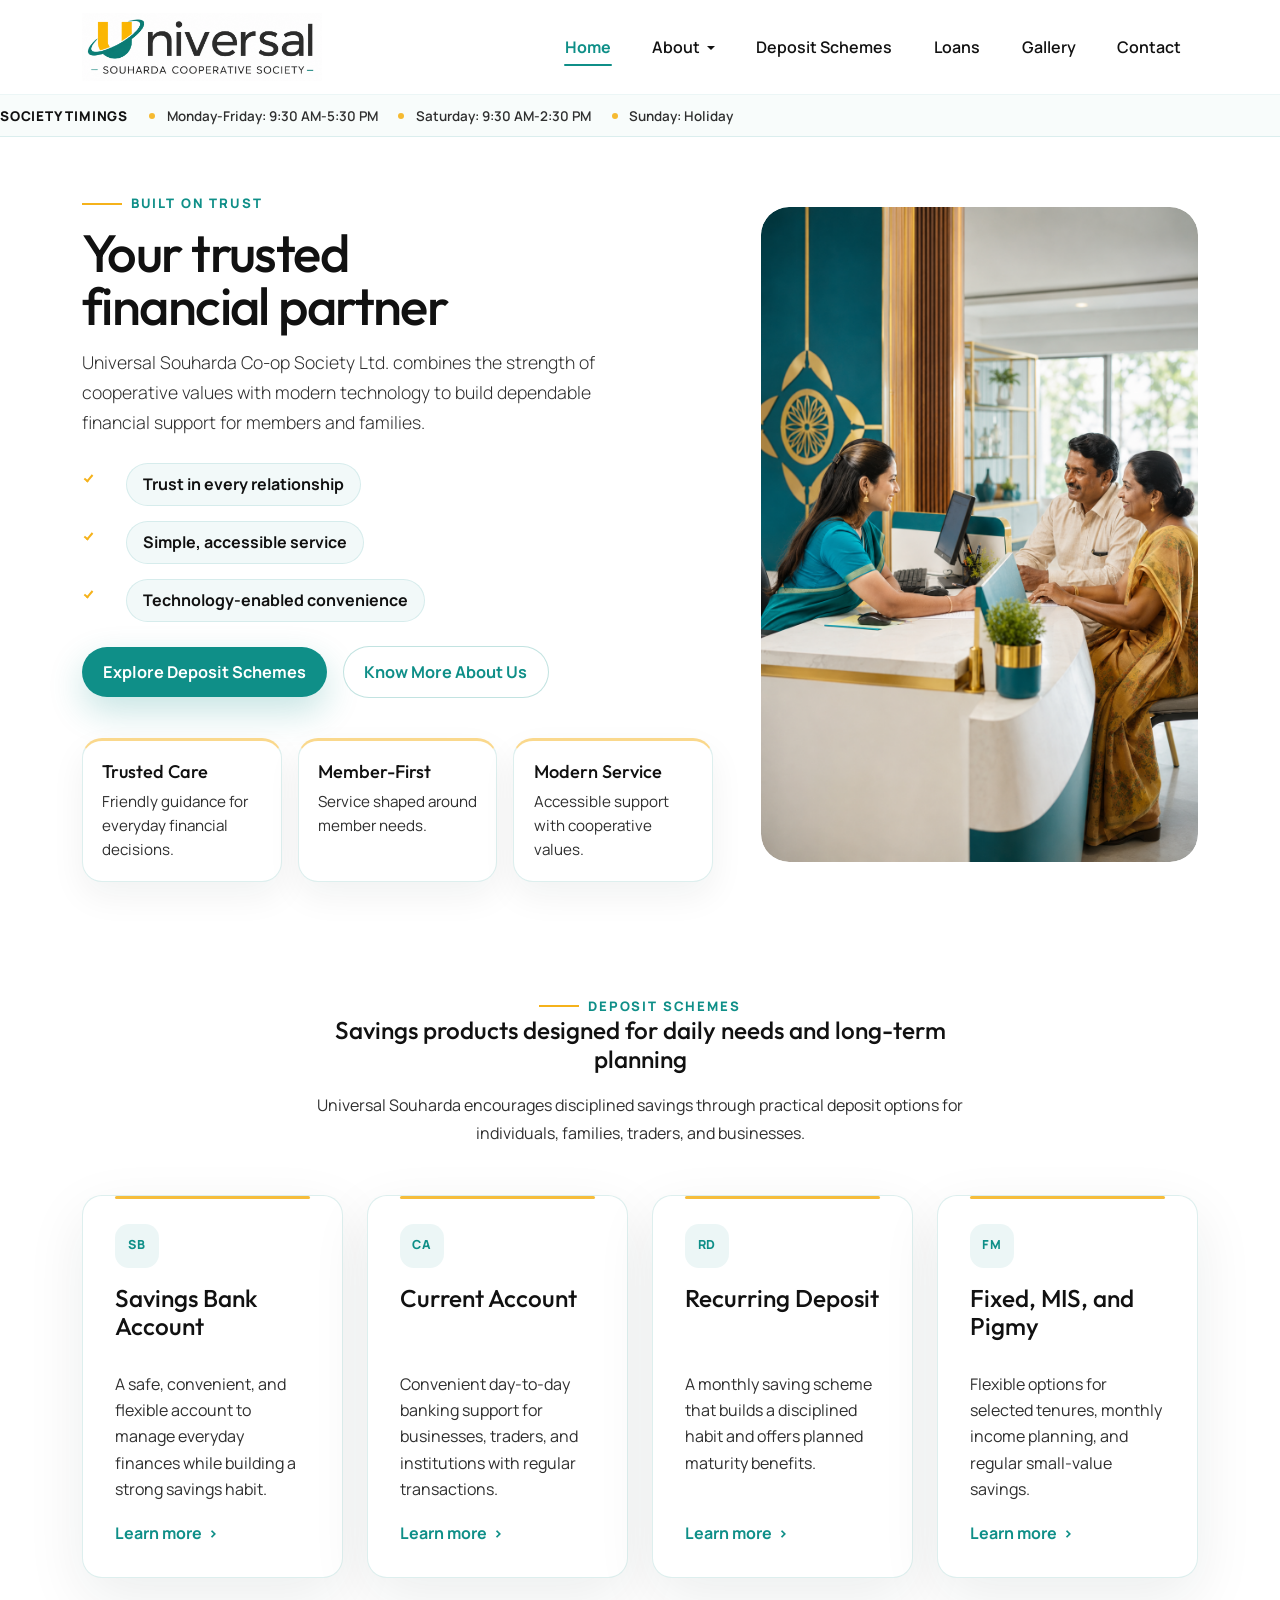
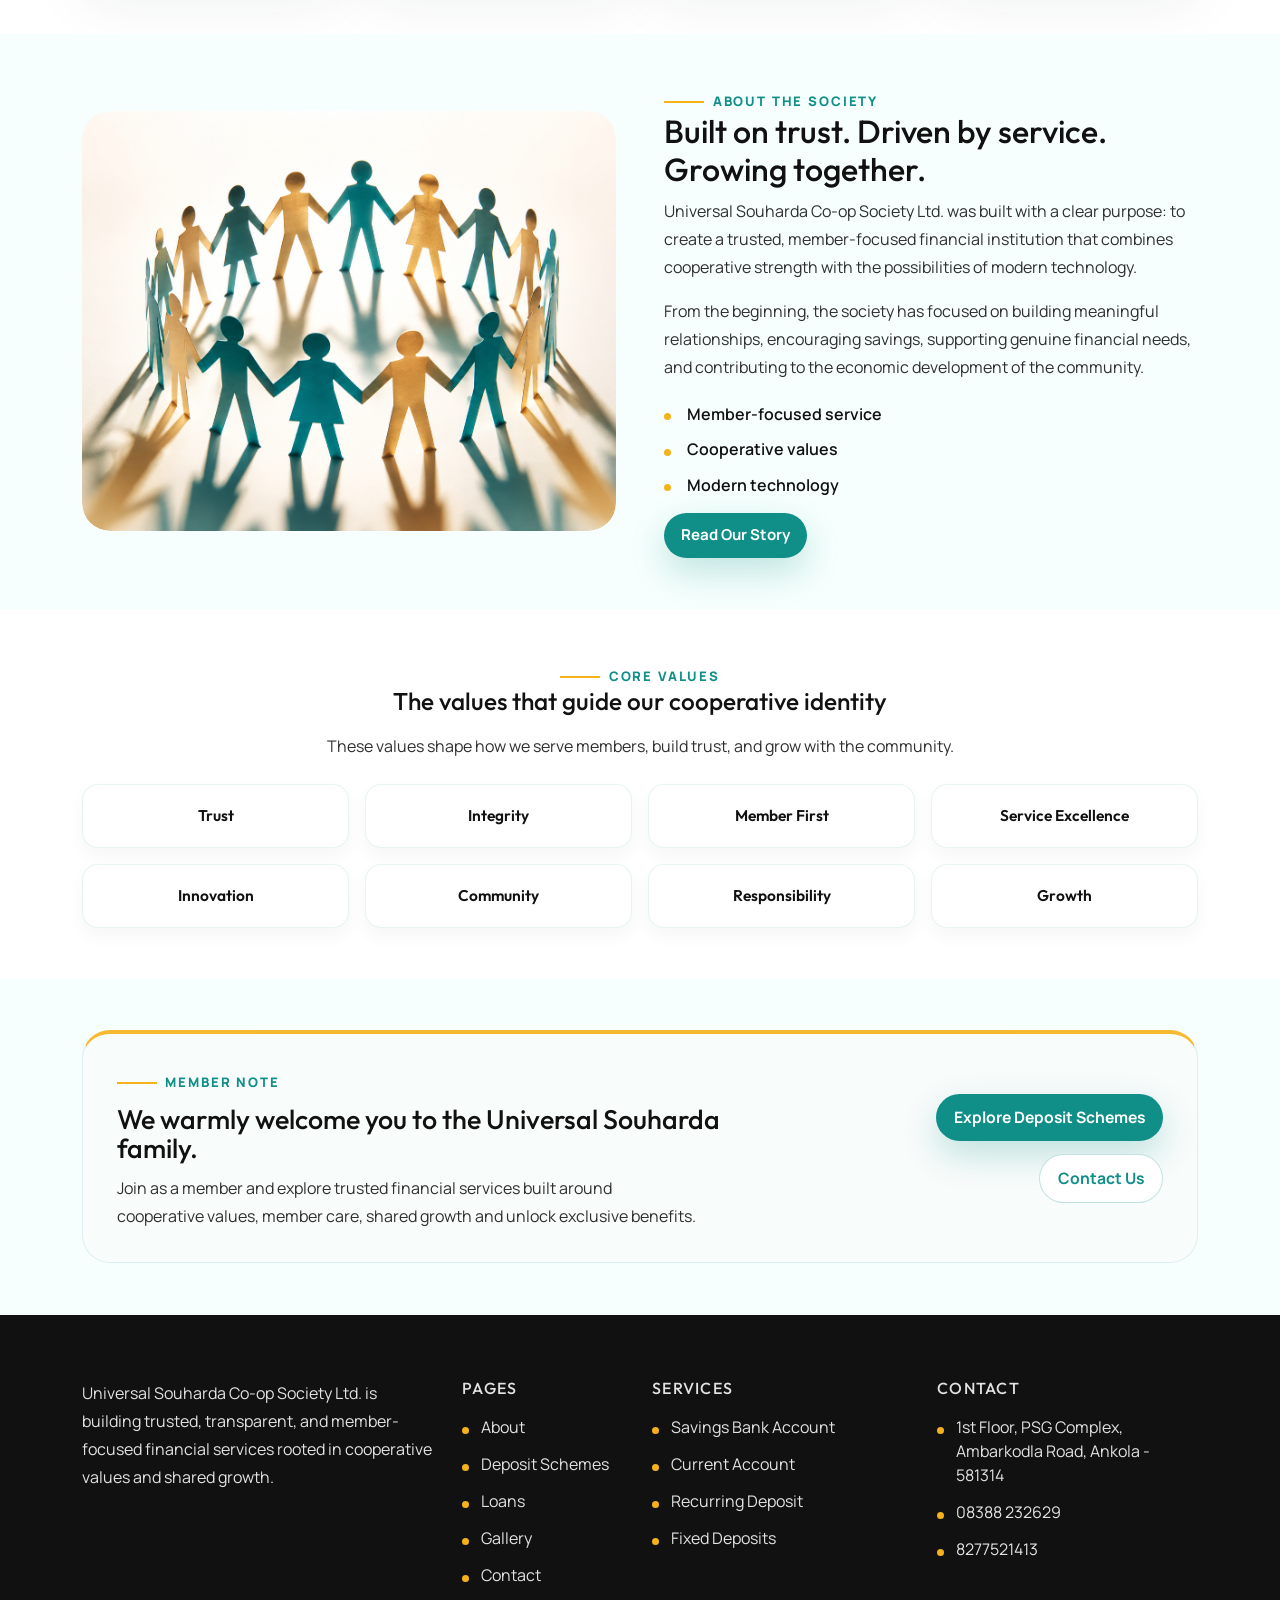
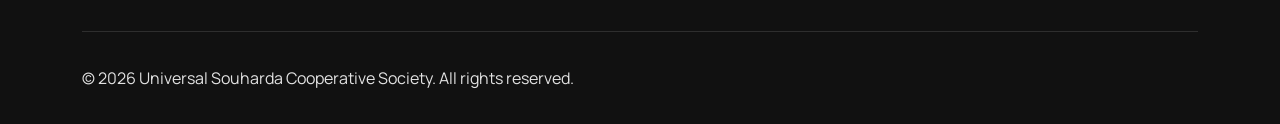
==== commit a4ab89bf: "keywords updated" ====
--- a/index.html
+++ b/index.html
@@ -4,7 +4,8 @@
   <meta charset="UTF-8">
   <meta name="viewport" content="width=device-width, initial-scale=1.0">
   <title>Universal Souharda Cooperative Society | Home</title>
-  <meta name="description" content="Universal Souharda Cooperative Society offers trusted member-first financial support, savings, and deposit services.">
+  <meta name="description" content="Universal Souharda Cooperative Society in Ankola offers trusted member-first financial support, savings, deposit schemes, and loan services.">
+  <meta name="keywords" content="Universal Souharda Co-Op, Universal Bank, Universal Co-Op, Universal Society Ankola, Co-Operative Society Ankola, Universal Souharda Ankola, Ankola Souharda">
   <link rel="icon" href="assets/favicon/favicon.ico">
   <link rel="icon" type="image/png" sizes="32x32" href="assets/favicon/favicon-32x32.png">
   <link rel="icon" type="image/png" sizes="16x16" href="assets/favicon/favicon-16x16.png">
--- a/assets/css/style.css
+++ b/assets/css/style.css
@@ -190,11 +190,17 @@
   color: var(--brand-ink);
   font-weight: 600;
   padding: 0.75rem 1rem !important;
-}
-
-.nav-link.active,
+  transition: color 0.2s ease;
+}
+
 .nav-link:hover {
   color: var(--brand-teal);
+}
+
+.site-navbar .nav-link.active,
+.site-navbar .navbar-nav .nav-link.active {
+  color: var(--brand-teal);
+  font-weight: 700;
 }
 
 .dropdown-toggle::after {
@@ -236,12 +242,13 @@
 
 .gallery-dropdown-menu .dropdown-item.active,
 .gallery-dropdown-menu .dropdown-item:active {
-  background: rgba(15, 143, 136, 0.1);
+  background: rgba(15, 143, 136, 0.14);
   color: var(--brand-teal);
 }
 
 .gallery-dropdown-menu .dropdown-item.active {
   padding-left: 0.95rem;
+  box-shadow: inset 2px 0 0 rgba(245, 178, 27, 0.95);
 }
 
 .nav-link.dropdown-toggle.show {
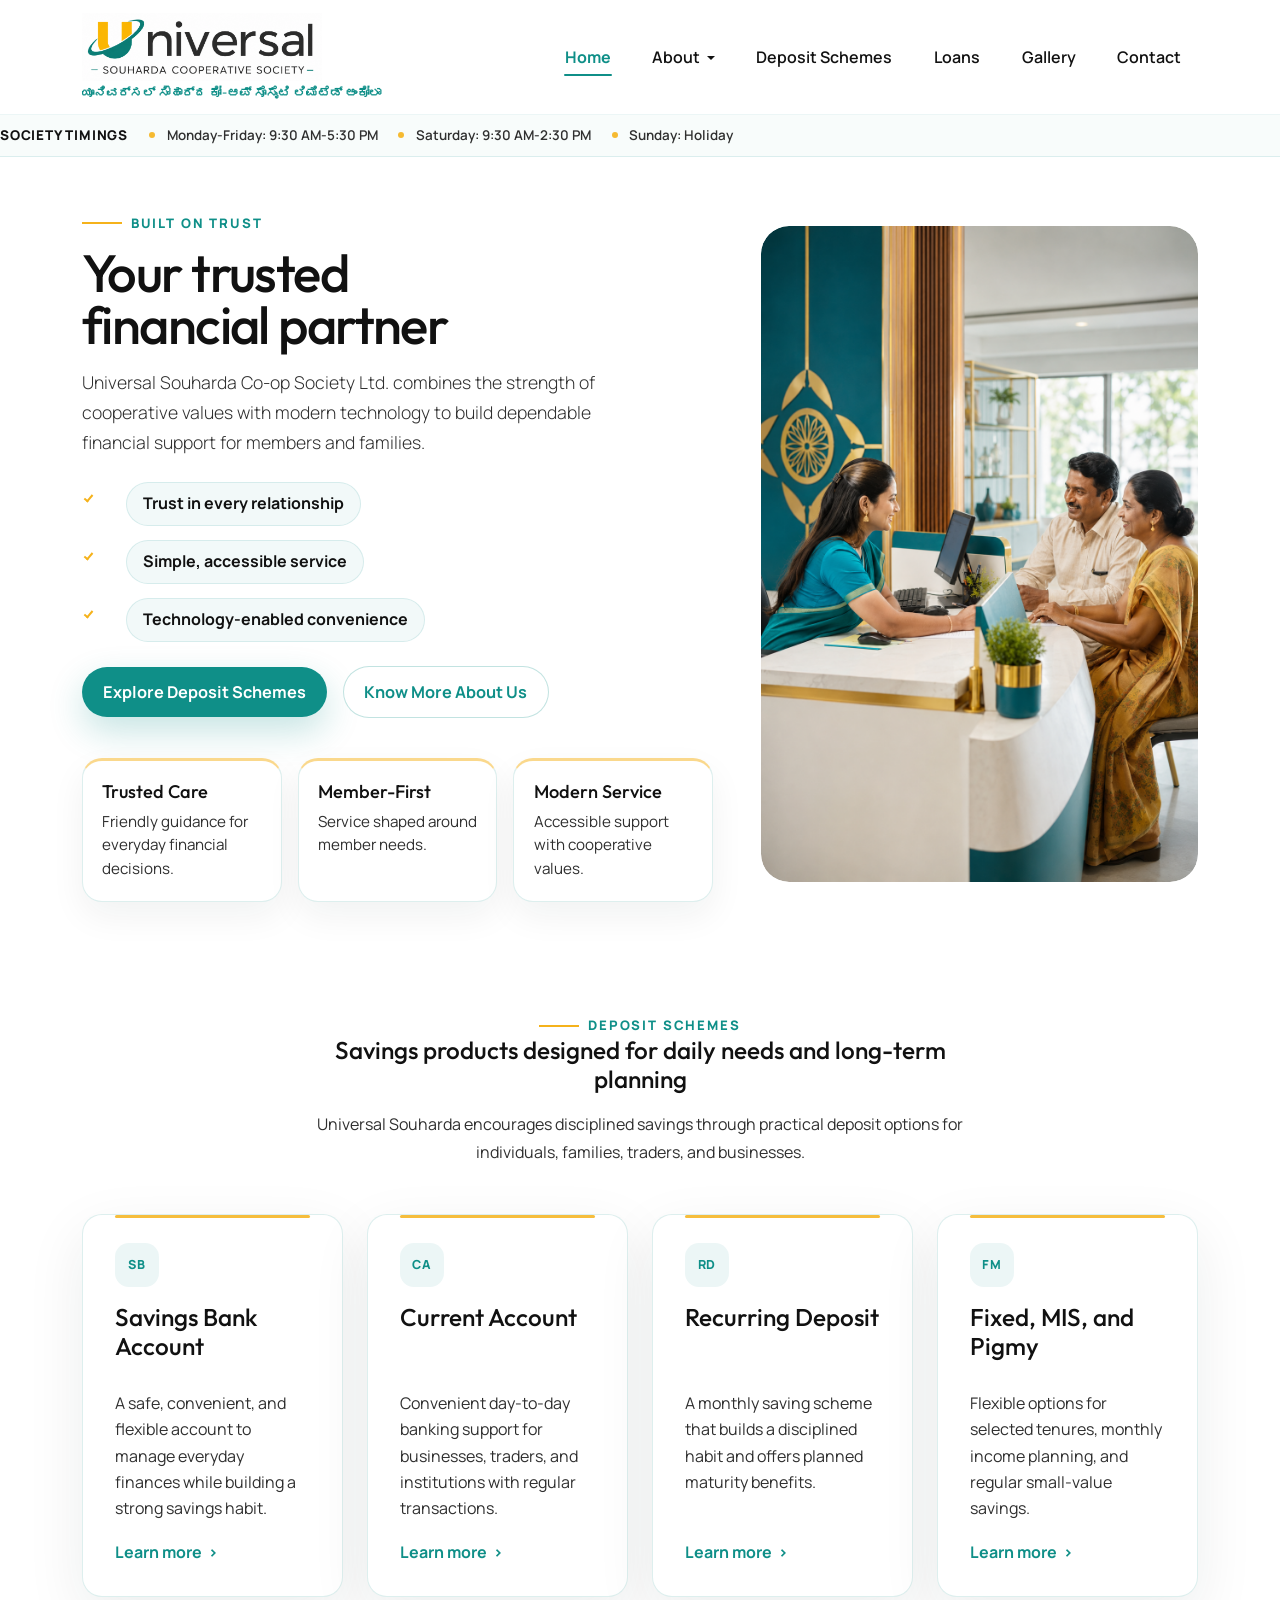
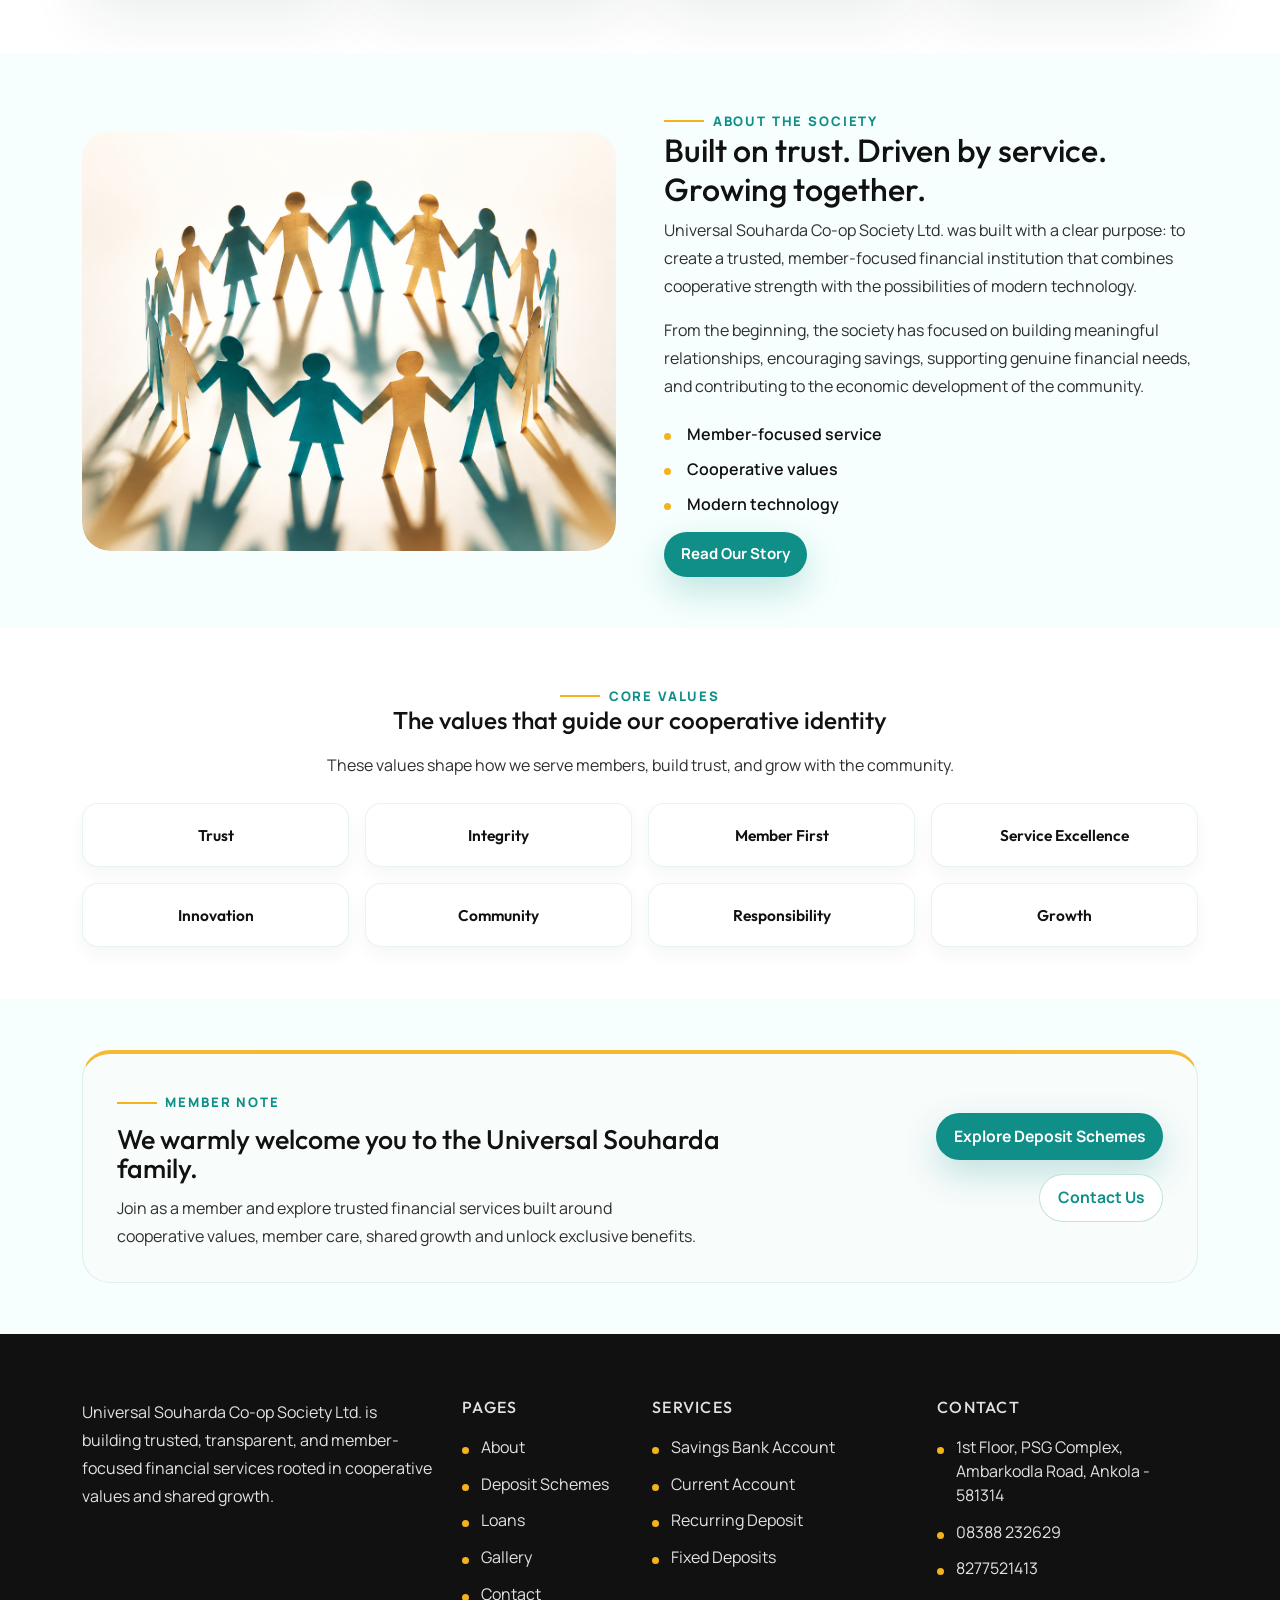
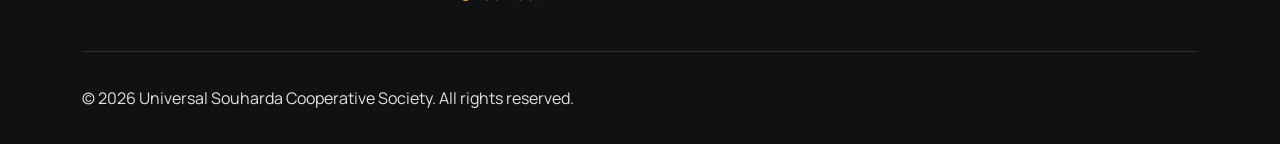
==== commit b352d020: "kannada name updated in all pages" ====
--- a/index.html
+++ b/index.html
@@ -6,6 +6,17 @@
   <title>Universal Souharda Cooperative Society | Home</title>
   <meta name="description" content="Universal Souharda Cooperative Society in Ankola offers trusted member-first financial support, savings, deposit schemes, and loan services.">
   <meta name="keywords" content="Universal Souharda Co-Op, Universal Bank, Universal Co-Op, Universal Society Ankola, Co-Operative Society Ankola, Universal Souharda Ankola, Ankola Souharda">
+  <link rel="canonical" href="https://universalsouhardha.com/">
+  <meta property="og:title" content="Universal Souharda Cooperative Society | Home">
+  <meta property="og:description" content="Universal Souharda Cooperative Society in Ankola offers trusted member-first financial support, savings, deposit schemes, and loan services.">
+  <meta property="og:type" content="website">
+  <meta property="og:url" content="https://universalsouhardha.com/">
+  <meta property="og:image" content="https://universalsouhardha.com/assets/images/home1.png">
+  <meta property="og:site_name" content="Universal Souharda Cooperative Society">
+  <meta name="twitter:card" content="summary_large_image">
+  <meta name="twitter:title" content="Universal Souharda Cooperative Society | Home">
+  <meta name="twitter:description" content="Universal Souharda Cooperative Society in Ankola offers trusted member-first financial support, savings, deposit schemes, and loan services.">
+  <meta name="twitter:image" content="https://universalsouhardha.com/assets/images/home1.png">
   <link rel="icon" href="assets/favicon/favicon.ico">
   <link rel="icon" type="image/png" sizes="32x32" href="assets/favicon/favicon-32x32.png">
   <link rel="icon" type="image/png" sizes="16x16" href="assets/favicon/favicon-16x16.png">
@@ -21,7 +32,10 @@
   <nav class="navbar navbar-expand-lg site-navbar sticky-top">
     <div class="container">
       <a class="navbar-brand" href="index.html">
-        <img class="brand-logo" src="assets/images/logo.png" alt="Universal Souharda Cooperative Society logo">
+        <span class="brand-logo-wrap">
+          <img class="brand-logo" src="assets/images/logo.png" alt="Universal Souharda Cooperative Society logo">
+          <span class="brand-logo-local">ಯೂನಿವರ್ಸಲ್ ಸೌಹಾರ್ದ ಕೋ-ಆಪ್ ಸೊಸೈಟಿ ಲಿಮಿಟೆಡ್ ಅಂಕೋಲಾ</span>
+        </span>
       </a>
       <button class="navbar-toggler border-0 shadow-none" type="button" data-bs-toggle="collapse" data-bs-target="#mainNav" aria-controls="mainNav" aria-expanded="false" aria-label="Toggle navigation">
         <span class="navbar-toggler-icon"></span>
--- a/assets/css/style.css
+++ b/assets/css/style.css
@@ -161,6 +161,22 @@
   height: auto;
   display: block;
   object-fit: contain;
+}
+
+.brand-logo-wrap {
+  display: inline-flex;
+  flex-direction: column;
+  align-items: flex-start;
+  gap: 0.2rem;
+}
+
+.brand-logo-local {
+  display: block;
+  font-size: 0.78rem;
+  line-height: 1.3;
+  font-weight: 600;
+  color: var(--brand-teal);
+  letter-spacing: 0.01em;
 }
 
 .brand-logo--footer {
@@ -2082,15 +2098,15 @@
 
 .about-bod-layout {
   display: grid;
-  grid-template-columns: minmax(0, 1fr) minmax(280px, 320px);
-  gap: 2.2rem 3rem;
+  grid-template-columns: minmax(0, 1.15fr) minmax(280px, 340px);
+  gap: 2rem 2.5rem;
   align-items: center;
   max-width: 1040px;
   margin: 0 auto;
 }
 
 .about-bod-copy {
-  max-width: 39rem;
+  max-width: 42rem;
 }
 
 .about-bod-copy .eyebrow {
@@ -2099,35 +2115,37 @@
 
 .about-bod-copy h2 {
   margin-bottom: 1.1rem;
-  max-width: 14ch;
-  font-size: clamp(2.1rem, 3.2vw, 3.15rem);
-  line-height: 1.03;
+  max-width: 15ch;
+  font-size: clamp(2rem, 3vw, 3rem);
+  line-height: 1.05;
   letter-spacing: -0.03em;
+  color: #18263a;
 }
 
 .about-bod-copy p {
   margin-bottom: 0;
-  max-width: 34ch;
+  max-width: 44ch;
   color: var(--brand-muted);
   font-size: 1.02rem;
   line-height: 1.8;
 }
 
 .about-bod-profile {
-  max-width: 320px;
+  max-width: 340px;
   margin: 0 auto;
+  width: 100%;
+  position: relative;
   text-align: center;
-  position: relative;
 }
 
 .about-bod-profile__media {
   position: relative;
   aspect-ratio: 4 / 5;
-  padding: 0.38rem;
-  border-radius: 18px;
-  border: 1px solid rgba(203, 210, 214, 0.42);
+  padding: 0.42rem;
+  border-radius: 18px 18px 14px 14px;
+  border: 1px solid rgba(15, 143, 136, 0.12);
   background: #ffffff;
-  box-shadow: 0 8px 18px rgba(18, 38, 36, 0.03);
+  box-shadow: 0 14px 28px rgba(18, 38, 36, 0.05);
   overflow: hidden;
 }
 
@@ -2145,33 +2163,139 @@
 }
 
 .about-bod-profile__body {
-  padding-top: 1rem;
+  padding: 0.95rem 0 0.15rem;
+  text-align: center;
 }
 
 .about-bod-profile__body h3 {
   margin-bottom: 0;
   font-family: "Outfit", sans-serif;
-  font-size: clamp(1.16rem, 1.45vw, 1.26rem);
+  font-size: clamp(1.16rem, 1.45vw, 1.28rem);
   font-weight: 700;
   line-height: 1.3;
+  color: #18263a;
+}
+
+.about-bod-profile__body p {
+  margin: 0;
+  color: #6a7280;
+  font-size: 0.94rem;
+  line-height: 1.6;
 }
 
 .about-bod-profile__body::after {
   content: "";
   display: block;
-  width: 46px;
+  width: 44px;
   height: 2px;
-  margin: 0.7rem auto 0;
+  margin: 0.72rem auto 0;
   border-radius: 999px;
   background: linear-gradient(90deg, rgba(15, 143, 136, 0.75) 0 64%, rgba(245, 178, 27, 0.9) 64% 100%);
+}
+
+.about-bod-divider {
+  max-width: 1040px;
+  height: 1px;
+  margin: 2rem auto 0;
+  background: linear-gradient(90deg, rgba(15, 143, 136, 0) 0%, rgba(15, 143, 136, 0.14) 18%, rgba(15, 143, 136, 0.14) 82%, rgba(15, 143, 136, 0) 100%);
+}
+
+.chairperson-message {
+  max-width: 980px;
+  margin: 1.55rem auto 0;
+  padding: 2rem 2.15rem 1.8rem;
+  border: 1px solid rgba(203, 210, 214, 0.7);
+  border-radius: 16px;
+  background: #ffffff;
+  box-shadow: 0 12px 26px rgba(18, 38, 36, 0.045);
+}
+
+.chairperson-message__head {
+  margin-bottom: 1rem;
+}
+
+.chairperson-message__head .eyebrow {
+  margin-bottom: 0.55rem;
+}
+
+.chairperson-message__head h2 {
+  margin: 0;
+  font-size: clamp(1.5rem, 2vw, 2rem);
+  line-height: 1.1;
+  color: #18263a;
+}
+
+.chairperson-message__head p {
+  margin: 0.72rem 0 0;
+  max-width: 58ch;
+  color: #6a7280;
+  font-size: 0.96rem;
+  line-height: 1.72;
+}
+
+.chairperson-message__body {
+  max-width: 72ch;
+}
+
+.chairperson-message__body p {
+  margin: 0 0 1rem;
+  font-size: 0.98rem;
+  line-height: 1.78;
+}
+
+.chairperson-message__body p:last-child {
+  margin-bottom: 0;
+}
+
+.chairperson-message__body p:first-child {
+  position: relative;
+  padding-left: 2.15rem;
+}
+
+.chairperson-message__body p:first-child::before {
+  content: "";
+  position: absolute;
+  left: 0;
+  top: 0.3rem;
+  width: 1.3rem;
+  height: 1rem;
+  border-left: 2px solid rgba(15, 143, 136, 0.9);
+  border-top: 2px solid rgba(245, 178, 27, 0.95);
+  border-top-left-radius: 12px;
+}
+
+.chairperson-message__signature {
+  margin-top: 1rem;
+  padding: 1rem 0 0;
+  border-top: 1px solid rgba(15, 143, 136, 0.1);
+  display: flex;
+  flex-direction: column;
+  gap: 0.16rem;
+  max-width: 72ch;
+}
+
+.chairperson-message__signature strong {
+  font-family: "Outfit", sans-serif;
+  font-size: 1rem;
+  color: #18263a;
+}
+
+.chairperson-message__signature span {
+  color: #6a7280;
+  font-size: 0.93rem;
+  font-weight: 600;
+}
+
+.chairperson-message__signature span:last-child {
+  color: var(--brand-teal);
 }
 
 @media (max-width: 991.98px) {
   .about-bod-layout {
     grid-template-columns: 1fr;
-    gap: 2.15rem;
+    gap: 1.8rem;
     justify-items: center;
-    text-align: center;
+    text-align: left;
   }
 
   .about-bod-copy {
@@ -2184,6 +2308,30 @@
 
   .about-bod-copy p {
     max-width: none;
+  }
+
+  .about-bod-profile {
+    max-width: 320px;
+  }
+
+  .about-bod-divider {
+    margin-top: 1.7rem;
+  }
+
+  .chairperson-message {
+    margin-top: 1.3rem;
+    max-width: 100%;
+    padding: 1.45rem 1.2rem 1.35rem;
+  }
+
+  .chairperson-message__head p,
+  .chairperson-message__body,
+  .chairperson-message__signature {
+    max-width: none;
+  }
+
+  .chairperson-message__body p:first-child {
+    padding-left: 1.65rem;
   }
 }
 
